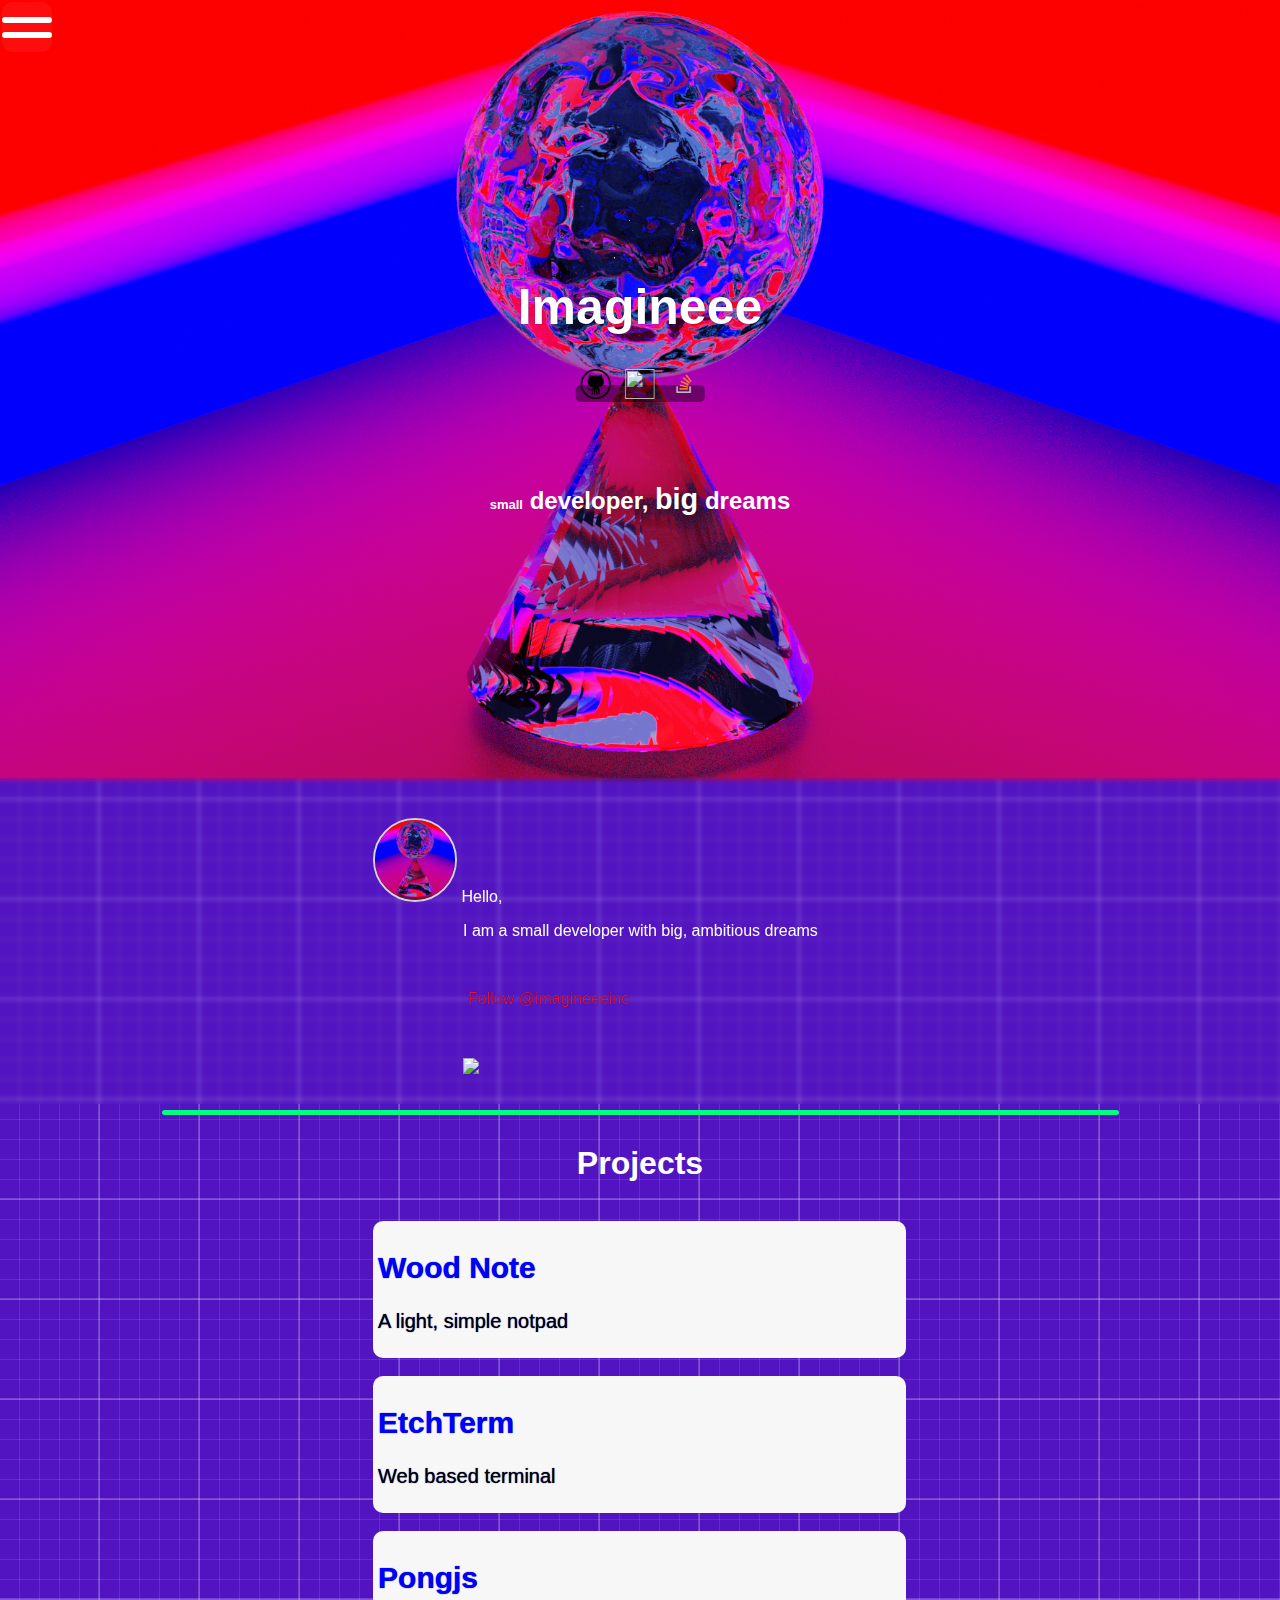
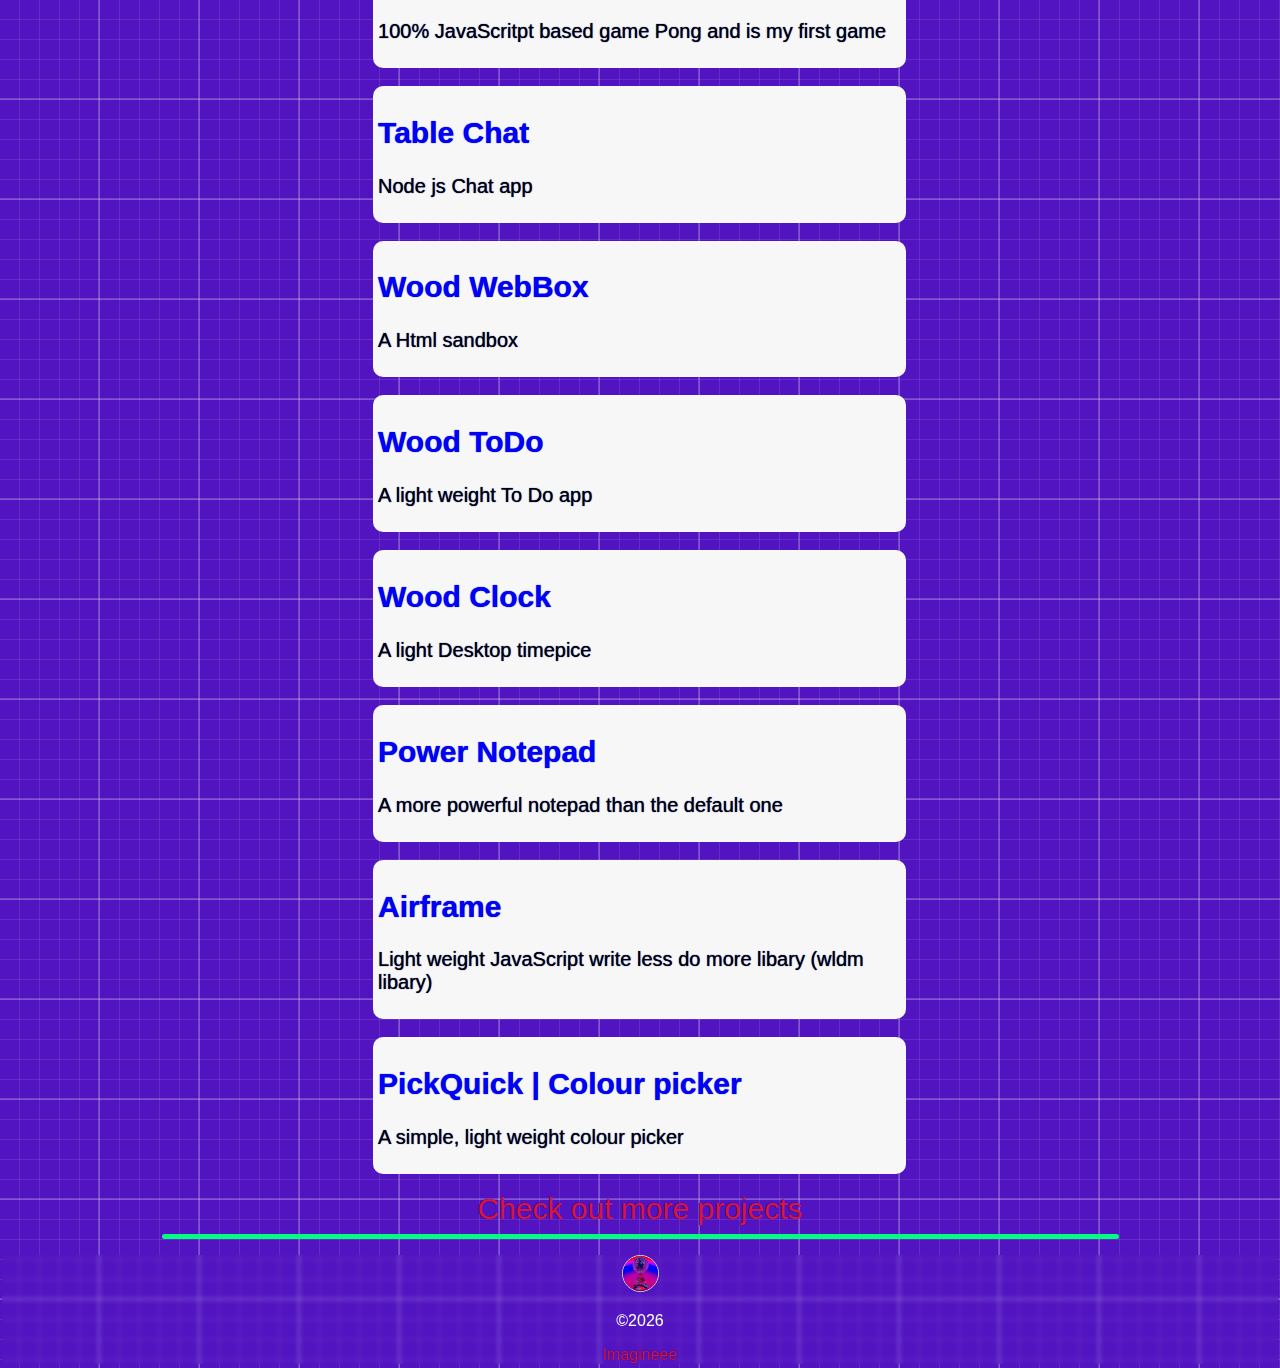
==== index.html @ 93485837 "Update index.html" ====
<!DOCTYPE html>
<html>
    <head>
        <title>Imagineee</title>
        <meta name="google-site-verification" content="h3ZLoW6vlN5KrwPBAD4VCVie2qpcUavFLXJUkRF6V90" />
        <meta name="viewport" content="initial-scale=1, maximum-scale=1, user-scalable=no" />

        <meta name="theme-color" content="#003280"/>
        <link rel="shortcut icon" type="image/png" href="Favicon/favicon-32x32.png"/>
        <!--<link rel="apple-touch-icon" sizes="180x180" href="Favicon/apple-touch-icon.png">-->
        <link rel="icon" type="image/png" sizes="32x32" href="Favicon/favicon-32x32.png">
        <link rel="icon" type="image/png" sizes="16x16" href="Favicon/favicon-16x16.png">

        <link rel="apple-touch-icon" href="Favicon/apple-icon-180.png">

        <meta name="apple-mobile-web-app-capable" content="yes">

        <link rel="apple-touch-startup-image" href="Favicon/apple-splash-2048-2732.jpg" media="(device-width: 1024px) and (device-height: 1366px) and (-webkit-device-pixel-ratio: 2) and (orientation: portrait)">
        <link rel="apple-touch-startup-image" href="Favicon/apple-splash-2732-2048.jpg" media="(device-width: 1024px) and (device-height: 1366px) and (-webkit-device-pixel-ratio: 2) and (orientation: landscape)">
        <link rel="apple-touch-startup-image" href="Favicon/apple-splash-1668-2388.jpg" media="(device-width: 834px) and (device-height: 1194px) and (-webkit-device-pixel-ratio: 2) and (orientation: portrait)">
        <link rel="apple-touch-startup-image" href="Favicon/apple-splash-2388-1668.jpg" media="(device-width: 834px) and (device-height: 1194px) and (-webkit-device-pixel-ratio: 2) and (orientation: landscape)">
        <link rel="apple-touch-startup-image" href="Favicon/apple-splash-1536-2048.jpg" media="(device-width: 768px) and (device-height: 1024px) and (-webkit-device-pixel-ratio: 2) and (orientation: portrait)">
        <link rel="apple-touch-startup-image" href="Favicon/apple-splash-2048-1536.jpg" media="(device-width: 768px) and (device-height: 1024px) and (-webkit-device-pixel-ratio: 2) and (orientation: landscape)">
        <link rel="apple-touch-startup-image" href="Favicon/apple-splash-1668-2224.jpg" media="(device-width: 834px) and (device-height: 1112px) and (-webkit-device-pixel-ratio: 2) and (orientation: portrait)">
        <link rel="apple-touch-startup-image" href="Favicon/apple-splash-2224-1668.jpg" media="(device-width: 834px) and (device-height: 1112px) and (-webkit-device-pixel-ratio: 2) and (orientation: landscape)">
        <link rel="apple-touch-startup-image" href="Favicon/apple-splash-1620-2160.jpg" media="(device-width: 810px) and (device-height: 1080px) and (-webkit-device-pixel-ratio: 2) and (orientation: portrait)">
        <link rel="apple-touch-startup-image" href="Favicon/apple-splash-2160-1620.jpg" media="(device-width: 810px) and (device-height: 1080px) and (-webkit-device-pixel-ratio: 2) and (orientation: landscape)">
        <link rel="apple-touch-startup-image" href="Favicon/apple-splash-1284-2778.jpg" media="(device-width: 428px) and (device-height: 926px) and (-webkit-device-pixel-ratio: 3) and (orientation: portrait)">
        <link rel="apple-touch-startup-image" href="Favicon/apple-splash-2778-1284.jpg" media="(device-width: 428px) and (device-height: 926px) and (-webkit-device-pixel-ratio: 3) and (orientation: landscape)">
        <link rel="apple-touch-startup-image" href="Favicon/apple-splash-1170-2532.jpg" media="(device-width: 390px) and (device-height: 844px) and (-webkit-device-pixel-ratio: 3) and (orientation: portrait)">
        <link rel="apple-touch-startup-image" href="Favicon/apple-splash-2532-1170.jpg" media="(device-width: 390px) and (device-height: 844px) and (-webkit-device-pixel-ratio: 3) and (orientation: landscape)">
        <link rel="apple-touch-startup-image" href="Favicon/apple-splash-1125-2436.jpg" media="(device-width: 375px) and (device-height: 812px) and (-webkit-device-pixel-ratio: 3) and (orientation: portrait)">
        <link rel="apple-touch-startup-image" href="Favicon/apple-splash-2436-1125.jpg" media="(device-width: 375px) and (device-height: 812px) and (-webkit-device-pixel-ratio: 3) and (orientation: landscape)">
        <link rel="apple-touch-startup-image" href="Favicon/apple-splash-1242-2688.jpg" media="(device-width: 414px) and (device-height: 896px) and (-webkit-device-pixel-ratio: 3) and (orientation: portrait)">
        <link rel="apple-touch-startup-image" href="Favicon/apple-splash-2688-1242.jpg" media="(device-width: 414px) and (device-height: 896px) and (-webkit-device-pixel-ratio: 3) and (orientation: landscape)">
        <link rel="apple-touch-startup-image" href="Favicon/apple-splash-828-1792.jpg" media="(device-width: 414px) and (device-height: 896px) and (-webkit-device-pixel-ratio: 2) and (orientation: portrait)">
        <link rel="apple-touch-startup-image" href="Favicon/apple-splash-1792-828.jpg" media="(device-width: 414px) and (device-height: 896px) and (-webkit-device-pixel-ratio: 2) and (orientation: landscape)">
        <link rel="apple-touch-startup-image" href="Favicon/apple-splash-1242-2208.jpg" media="(device-width: 414px) and (device-height: 736px) and (-webkit-device-pixel-ratio: 3) and (orientation: portrait)">
        <link rel="apple-touch-startup-image" href="Favicon/apple-splash-2208-1242.jpg" media="(device-width: 414px) and (device-height: 736px) and (-webkit-device-pixel-ratio: 3) and (orientation: landscape)">
        <link rel="apple-touch-startup-image" href="Favicon/apple-splash-750-1334.jpg" media="(device-width: 375px) and (device-height: 667px) and (-webkit-device-pixel-ratio: 2) and (orientation: portrait)">
        <link rel="apple-touch-startup-image" href="Favicon/apple-splash-1334-750.jpg" media="(device-width: 375px) and (device-height: 667px) and (-webkit-device-pixel-ratio: 2) and (orientation: landscape)">
        <link rel="apple-touch-startup-image" href="Favicon/apple-splash-640-1136.jpg" media="(device-width: 320px) and (device-height: 568px) and (-webkit-device-pixel-ratio: 2) and (orientation: portrait)">
        <link rel="apple-touch-startup-image" href="Favicon/apple-splash-1136-640.jpg" media="(device-width: 320px) and (device-height: 568px) and (-webkit-device-pixel-ratio: 2) and (orientation: landscape)">

        <meta name='description' content='Imagineee official website'>
        <link rel='canonical' href='https://imagineeeinc.github.io/'>
        <meta name='mobile-web-app-capable' content='yes'>
        <meta name='application-name' content='Imagineee'>
        <meta name='apple-mobile-web-app-status-bar-style' content='#003280'>
        <meta name='apple-mobile-web-app-title' content='Imagineee'>
        <meta name='msapplication-TileImage' content='Favicon/favicon.ico'>
        <meta name='msapplication-TileColor' content='#003280'>
        
        <link rel="stylesheet" type="text/css" href="menu.css" >
        <link rel="stylesheet" type="text/css" href="https://imagineeeinc.github.io/api/cdn/font/ibmplex/mono/font.css">
        <link rel="stylesheet" type="text/css" href="style.css" >
        <link rel="stylesheet" type="text/css" href="load.css" >
        <link rel="stylesheet" type="text/css" href="background.css" >
        <link rel="manifest" href="manifest.json">
        <!-- Place this tag in your head or just before your close body tag. -->
        <script async defer src="https://buttons.github.io/buttons.js"></script>
    </head>
    <body>
        <div id="load">
            <div id="loadico"></div></div>
        </div>
        <div id="menu-btn-box">
            <div id="menu-btn-burger" class="menu-btn-burger"><!--<input type="checkbox" class="menu-btn">--></div>
        </div>
        <nav id="menus" class="hmenu">
        </nav>
        <div id="header">
        <div id="headcon">
        <h1 id="head"><a href="https://imagineeeinc.github.io/" style="color: white;">Imagineee</a></h1>
        <span id="links">
            <a href="https://github.com/imagineeeinc" target="_blank"><img src="icon/Github.png" width="30px"></a>
             <a href="https://dev.to/imagineeeinc" target="_blank">
                 <img src="https://d2fltix0v2e0sb.cloudfront.net/dev-badge.svg" height="30" width="30">
             </a>
             <a href="https://stackoverflow.com/users/13628564/imagineeedev" target="_blank"><img src="icon/so.png" width="30px"></a>
        </span>
        <h2 style="margin-top: 80px;">
            <span style="font-size: small;">small</span> developer, <span style="font-size: larger;">big</span> dreams
        </h2>
        </div>
        </div>
        <div id="info" class="back">
            <div id="info-inside">
            <p><img src="icon/user.png" style="width: 80px; border-radius: 75px; border: 2px solid lightgrey;">
                Hello, </p>
            <p style="margin-left: 90px;">
                I am a small developer with big, ambitious dreams
            </p>
            <br>
            <p style="margin-left: 90px;">
                <!-- Place this tag where you want the button to render. -->
                <a class="github-button" href="https://github.com/imagineeeinc" data-color-scheme="no-preference: dark; light: dark; dark: dark;" data-size="large" aria-label="Follow @imagineeeinc on GitHub">Follow @imagineeeinc</a>
            </p>
            <br>
            <p style="margin-left: 90px;">
                <img src="https://github-readme-stats.vercel.app/api/top-langs/?username=imagineeeinc&hide=ruby" id="langs">
            </p>
            </div>
        </div>
        <hr>
        <div id="projects">
            <h1 style="text-align: center;">Projects</h1>
            <a href="https://imagineeeinc.github.io/Wood-Note/">
                <div id="proj">
                    <h2>Wood Note</h2>
                    <p>A light, simple notpad</p>
                </div>
            </a>
            <a href="https://imagineeeinc.github.io/EtchTerm/">
                <div id="proj">
                    <h2>EtchTerm</h2>
                    <p>Web based terminal</p>
                </div>
            </a>
            <a href="https://imagineeeinc.github.io/pongjs/">
                <div id="proj">
                    <h2>Pongjs</h2>
                    <p>100% JavaScritpt based game Pong and is my first game</p>
                </div>
            </a>
            <a href="https://imagineeeinc.github.io/Table-Chat/">
                <div id="proj">
                    <h2>Table Chat</h2>
                    <p>Node js Chat app</p>
                </div>
            </a>
            <a href="https://imagineeeinc.github.io/Wood-WebBox/">
                <div id="proj">
                    <h2>Wood WebBox</h2>
                    <p>A Html sandbox</p>
                </div>
            </a>
            <a href="https://imagineeeinc.github.io/Wood-ToDo/">
                <div id="proj">
                    <h2>Wood ToDo</h2>
                    <p>A light weight To Do app</p>
                </div>
            </a>
            <a href="https://imagineeeinc.github.io/Wood-Clock/">
                <div id="proj">
                    <h2>Wood Clock</h2>
                    <p>A light Desktop timepice</p>
                </div>
            </a>
            <a href="https://imagineeeinc.github.io/power-notepad/">
                <div id="proj">
                    <h2>Power Notepad</h2>
                    <p>A more powerful notepad than the default one</p>
                </div>
            </a>
            <a href="https://imagineeeinc.github.io/Airframe/">
                <div id="proj">
                    <h2>Airframe</h2>
                    <p>Light weight JavaScript write less do more libary (wldm libary)</p>
                </div>
            </a>
            <a href="https://imagineeeinc.github.io/PickQuick/picker/index.html">
                <div id="proj">
                    <h2>PickQuick | Colour picker</h2>
                    <p>A simple, light weight colour picker</p>
                </div>
            </a>
            <div style="text-align: center; font-size: 30px; ">
                <a href="https://github.com/imagineeeinc?tab=repositories">Check out more projects</a>
            </div>
        </div>
        <hr>
        <footer class="back">
            <p><img src="icon/user.png" style="width: 35px; border-radius: 75px; border: 1px solid lightgrey;"></p>
            <p>©<script>document.write(new Date().getFullYear())</script></p>
            <a href="https://github.com/imagineeeinc">Imagineee</a>
        </footer>        
        <script>
            if('serviceWorker' in navigator) {
              navigator.serviceWorker
                       .register('sw.js')
                       .then(function() { console.log("Service Worker Registered"); });
            }
        </script>
        <script src="app.js"></script>
    </body>
</html>
---- menu.css ----
#menu-btn-box {
    text-align: center;
    position: sticky;
    top: 0;
    z-index: 3;
    float: left;
    cursor: zoom-in;
    color: black;
    background-color: rgb(248, 247, 255, 0.05);
    border-radius: 10px;
    justify-content: center;
    align-items: center;
    width: 50px;
    height: 50px;
}
#menu:hover {
    background-color: rgb(248, 247, 255, 1.0);
}
#menu:active {
    background-color: rgb(248, 247, 255, 0.5);
}
.menu-btn {
    display: flex;
    justify-content: center;
    align-items: center;
    width: 0px;
    height: 40px;
    transition: all 0.5s;
    opacity: 0;
    z-index: 4;
    cursor: zoom-in;
}
.menu-btn-burger {
    z-index: 5;
}
.menu-btn-burger::before,
.menu-btn-burger::after {
    content: "";
    position: absolute;
    left: 0;
    z-index: 5;
    width: 50px;
    height: 6px;
    background: white;
    border-radius: 5px;
    transition: all 0.2s ease-in-out;
}
/* Bottom Bar */
.menu-btn-burger::before {
    transform: translateY(15px);
}
/* Top Bar */
.menu-btn-burger::after {
    transform: translateY(30px);
}
.menu-btn-burger {
    z-index: 5;
}
.close::before,
.close::after {
    content: "";
    position: absolute;
    left: 0;
    z-index: 5;
    width: 50px;
    height: 6px;
    background: white;
    border-radius: 5px;
    transition: all 0.2s ease-in-out;
}
/* Bottom Bar */
.close::before {
    transform: rotate(45deg) translate(15px, 15px);
}
/* Top Bar */
.close::after {
    transform: rotate(-45deg) translate(-15px, 15px);
}
#menus {
    position: fixed;
    top: 0;
    z-index: 2;
    float: left;
    background-color: #1a1f26;
    height: 100%;
    width: 50%;
    color: white;
    border-radius: 5px;
    margin: -5px;
    padding: 20px;
    cursor: grab;
    font-size: 25px;
    min-width: 300px;
}
.hmenu {
    display: none;
}
@media only screen and (max-width: 413px) {
    #menus {
        width: 50%;
    }
    #menu-btn-box {
        float: left;
    }
}
@media only screen and (max-width: 412px) {
    #menus {
        width: 100%;
        text-align: center;
    }
    #menu-btn-box {
        float: right;
    }
}
---- style.css ----
body {
    margin: 0px;
    font-family: plex-mono,-apple-system, BlinkMacSystemFont, "Segoe UI", Roboto, Helvetica, Arial, sans-serif, "Apple Color Emoji", "Segoe UI Emoji", "Segoe UI Symbol";
    font: monospace;
    color: white;
    padding: 2px;
    overflow-x: hidden;
}
/*#2f2768*/
#head {
    font-size: 50px;
}
#header {
    background-image: url(img/logo/banner.png);
    background-color: crimson;
    height: 760px;
    background-position: center;
    background-repeat: no-repeat;
    background-size: cover;
    position: relative;
    background-color: #ffa069;

    margin: -2px;
    padding: 10px;
    z-index: 1;
}
#links {
    border-radius: 5px;
    background-color: rgb(0,0,0);
    background-color: rgba(0,0,0, 0.4);
    overflow: auto;
}
#headcon {
    text-align: center;
    position: absolute;
    top: 50%;
    left: 50%;
    transform: translate(-50%, -50%);
    color: white;
}
#projects {
    margin: 4px auto;
    padding: 0 1px;
    max-width: 60ch;
    margin-top: 30px;
}
#proj {
    text-align: center;
    width: 98%;
    background-color: #f7f7f7;
    color: black;
    border-radius: 10px;
    padding: 5px;
    text-align: left;
    font-size: 20px;
    transition-duration: .2s;
}
#proj>h2 {
    color: blue;
}
#proj:hover {
    margin: 20px 0px 10px 0px;
    padding: 10px 5px 10px 5px;
    transform: translatey(-10px);
    box-shadow: 0px 8px 9px lightblue;
}
img {
    transition-duration: .2s;
}
img:not(#load > div > img):hover {
    margin: 10px 0px 10px 0px;
}
#repos {
    text-align: center;
    z-index: 1;
}
#open {
    margin: 5px;
    width: 1.5%;
}
#info {
    margin: -2px;
    position: relative;
    padding: 10px;
    z-index: 1;
}
#info-inside {
    margin: 4px auto;
    padding: 0 1px;
    max-width: 60ch;
    margin-top: 30px;
}
footer {
    text-align: center;
    z-index: 1;
}
@media only screen and (max-width: 412px) {
    #projs > a > img {
        width: 98%;
    }
    #langs {
        width: 100%;
    }
}
---- load.css ----
body {
    overflow-y: scroll;
    animation-name: move;
    animation-duration: 3s;
}
#load {
    position: fixed;
    top: 0;
    z-index: 2;
    float: left;
    background-color: rgba(0, 0, 128, 0.8);
    height: 100%;
    width: 100vw;
    color: white;
    border-radius: 5px;
    margin: -5px;
    padding-top: 20px;
    cursor: none;
    font-size: 25px;
    text-align: center;
    animation-name: transperent;
    animation-duration: 1.5s;
    opacity: 0.0;
    visibility: hidden;
    backdrop-filter: blur(5px);
}
#loadico {
    margin: 4px auto;
    padding: 0 1px;
    max-width: 60ch;
    margin-top: 30px;
    border: 5px solid transparent;
    border-top: 16px double #dc143cff;
    border-radius: 50%;
    width: 120px;
    height: 120px;
    animation: spin 0.5s linear infinite;
    margin-top: 20vh;
}
@keyframes spin {
    0% { transform: rotate(0deg); }
    100% { transform: rotate(360deg); }
}
@keyframes transperent {
    0% {opacity: 1; visibility: visible;}
    89% {opacity: 1;}
    90% {opacity: 0.5;}
    99% {opacity: 0.0;}
    100% {visibility: hidden;}
}
@keyframes move {
    0% {overflow-y: scroll;}
    99% {overflow-y: hidden;}
    100% {overflow-y: scroll;}
}
---- background.css ----
body {
background-color: #5214c0;
background-image: linear-gradient(rgba(255,255,255,0.2) 2px, transparent 2px),
linear-gradient(90deg, rgba(255,255,255,0.2) 2px, transparent 1px),
linear-gradient(rgba(255,255,255,0.1) 1px, transparent 1px),
linear-gradient(90deg, rgba(255,255,255,.1) 1px, transparent 1px);
background-size:100px 100px, 100px 100px, 20px 20px, 20px 20px;
background-position:-2px -2px, -2px -2px, -1px -1px, -1px -1px;
}
.back {
    backdrop-filter: blur(2px);
}
::-webkit-scrollbar {
    width: 6px;
}
::-webkit-scrollbar-track {
    background-color: #000080ff; 
}
::-webkit-scrollbar-thumb {
    background: white; 
    border-radius: 3px;
}
::-webkit-scrollbar-thumb:hover {
    background: #ccd6d9;
}
hr {
    height: 5px;
    background-color: #00ff80ff;
    border-radius: 5px;
    border: none;
    width: 75%;
}
a:not(#proj) {
    text-decoration: none;
    color: crimson;
    border-radius: 5px;
    padding: 5px;
    transition-duration: .2s;
    text-shadow: 0 0 1px #000080ff;
}
a:hover {
    text-decoration: underline;
    transform: translatey(-10px);
}
a > img {
    text-decoration: none;
}
#install-box {
    background-color: #37414f;
    border-radius: 5px;
    padding: 20px;
    text-align: center;
}
#install-btn {
    font-size: medium;
    padding: 20px 10px 20px 10px;
    outline: none;
    border: none;
    border-radius: 5px;
    width: 100%;
    background-color: springgreen;
}
@media all and (display-mode: standalone) {
    #install-box {
        display: none;
    }
  }
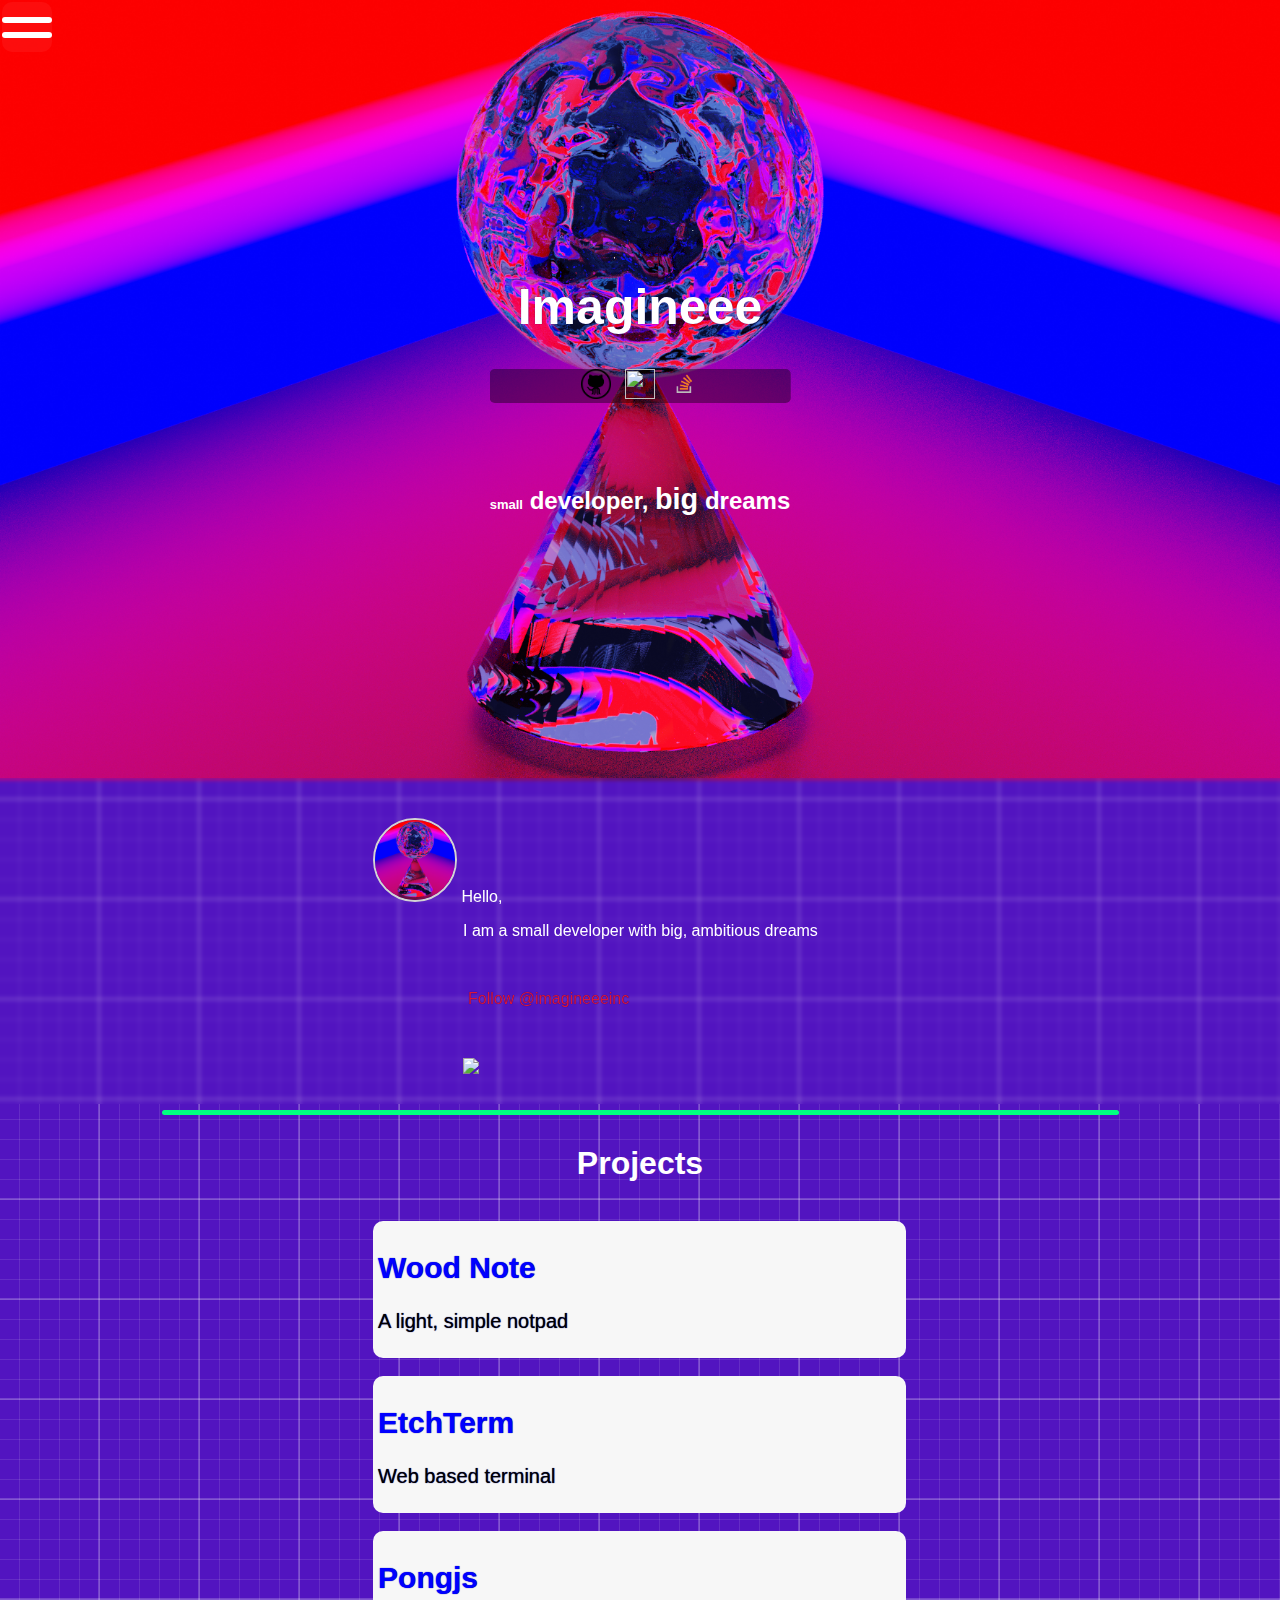
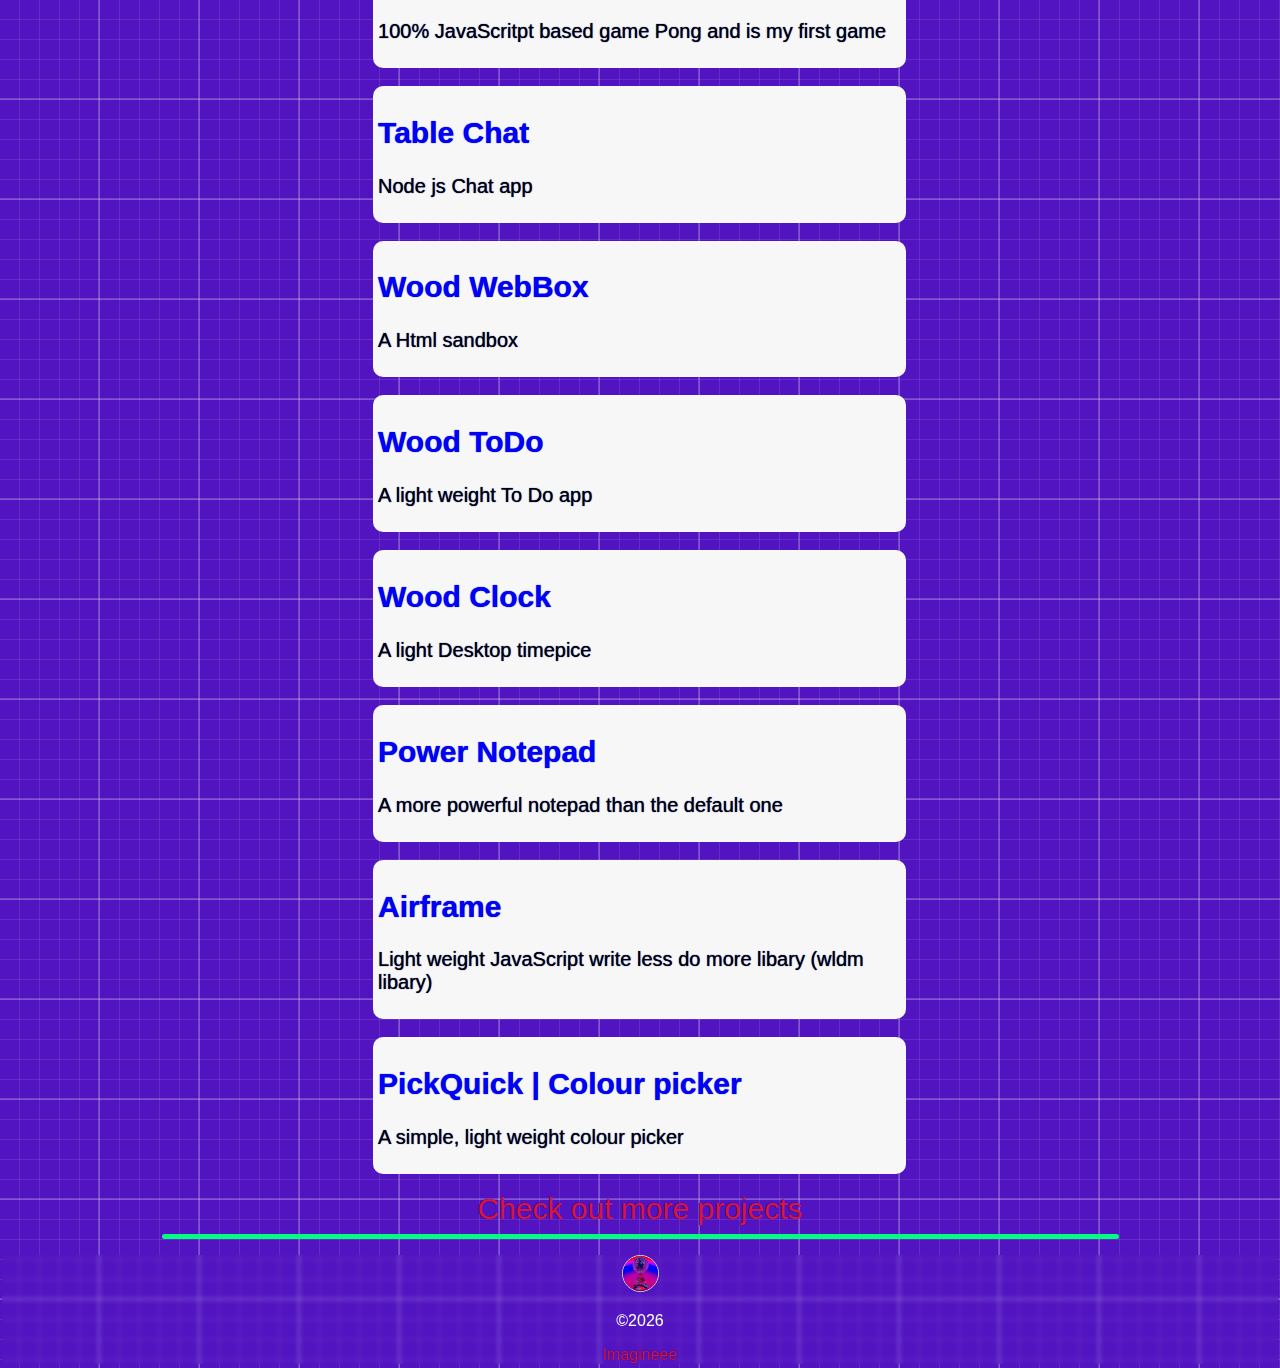
==== commit 08671446: "Update index.html" ====
--- a/index.html
+++ b/index.html
@@ -72,13 +72,13 @@
         <div id="header">
         <div id="headcon">
         <h1 id="head"><a href="https://imagineeeinc.github.io/" style="color: white;">Imagineee</a></h1>
-        <span id="links">
+        <div id="links">
             <a href="https://github.com/imagineeeinc" target="_blank"><img src="icon/Github.png" width="30px"></a>
              <a href="https://dev.to/imagineeeinc" target="_blank">
                  <img src="https://d2fltix0v2e0sb.cloudfront.net/dev-badge.svg" height="30" width="30">
              </a>
              <a href="https://stackoverflow.com/users/13628564/imagineeedev" target="_blank"><img src="icon/so.png" width="30px"></a>
-        </span>
+        </div>
         <h2 style="margin-top: 80px;">
             <span style="font-size: small;">small</span> developer, <span style="font-size: larger;">big</span> dreams
         </h2>
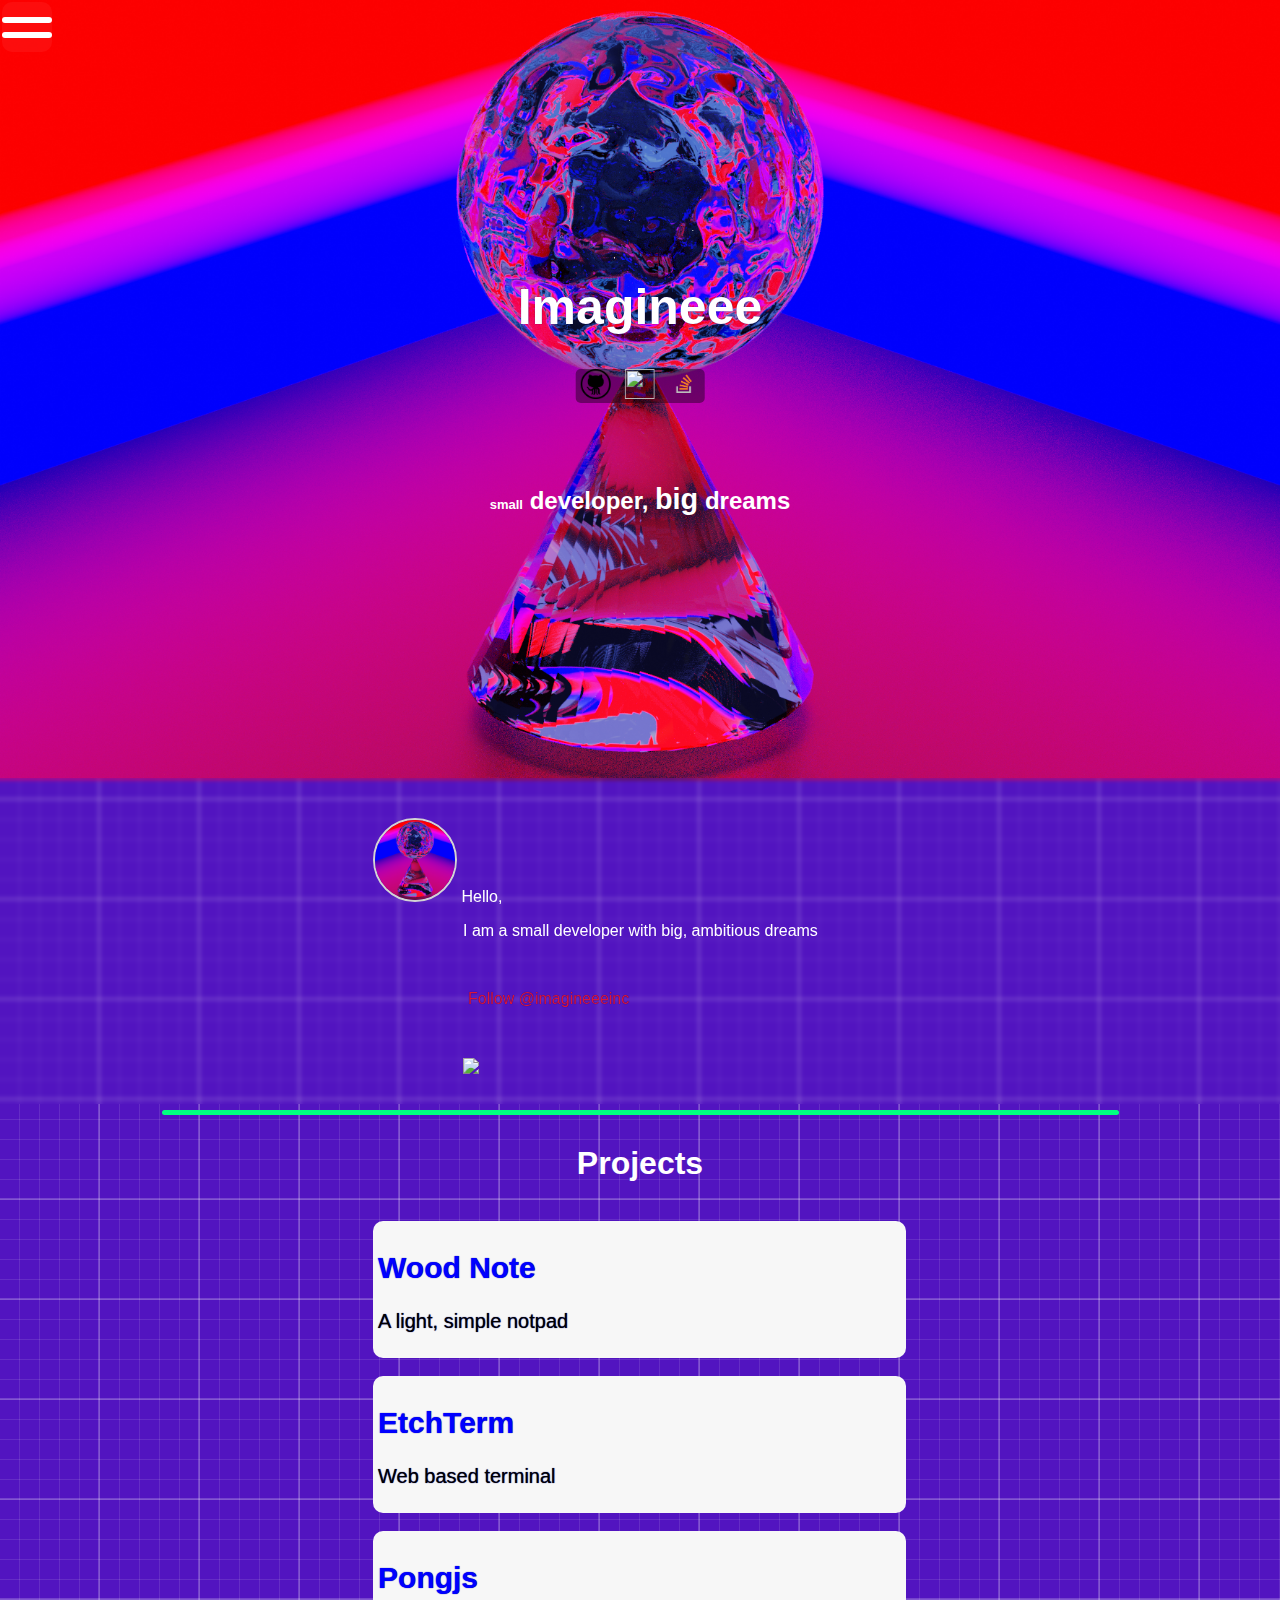
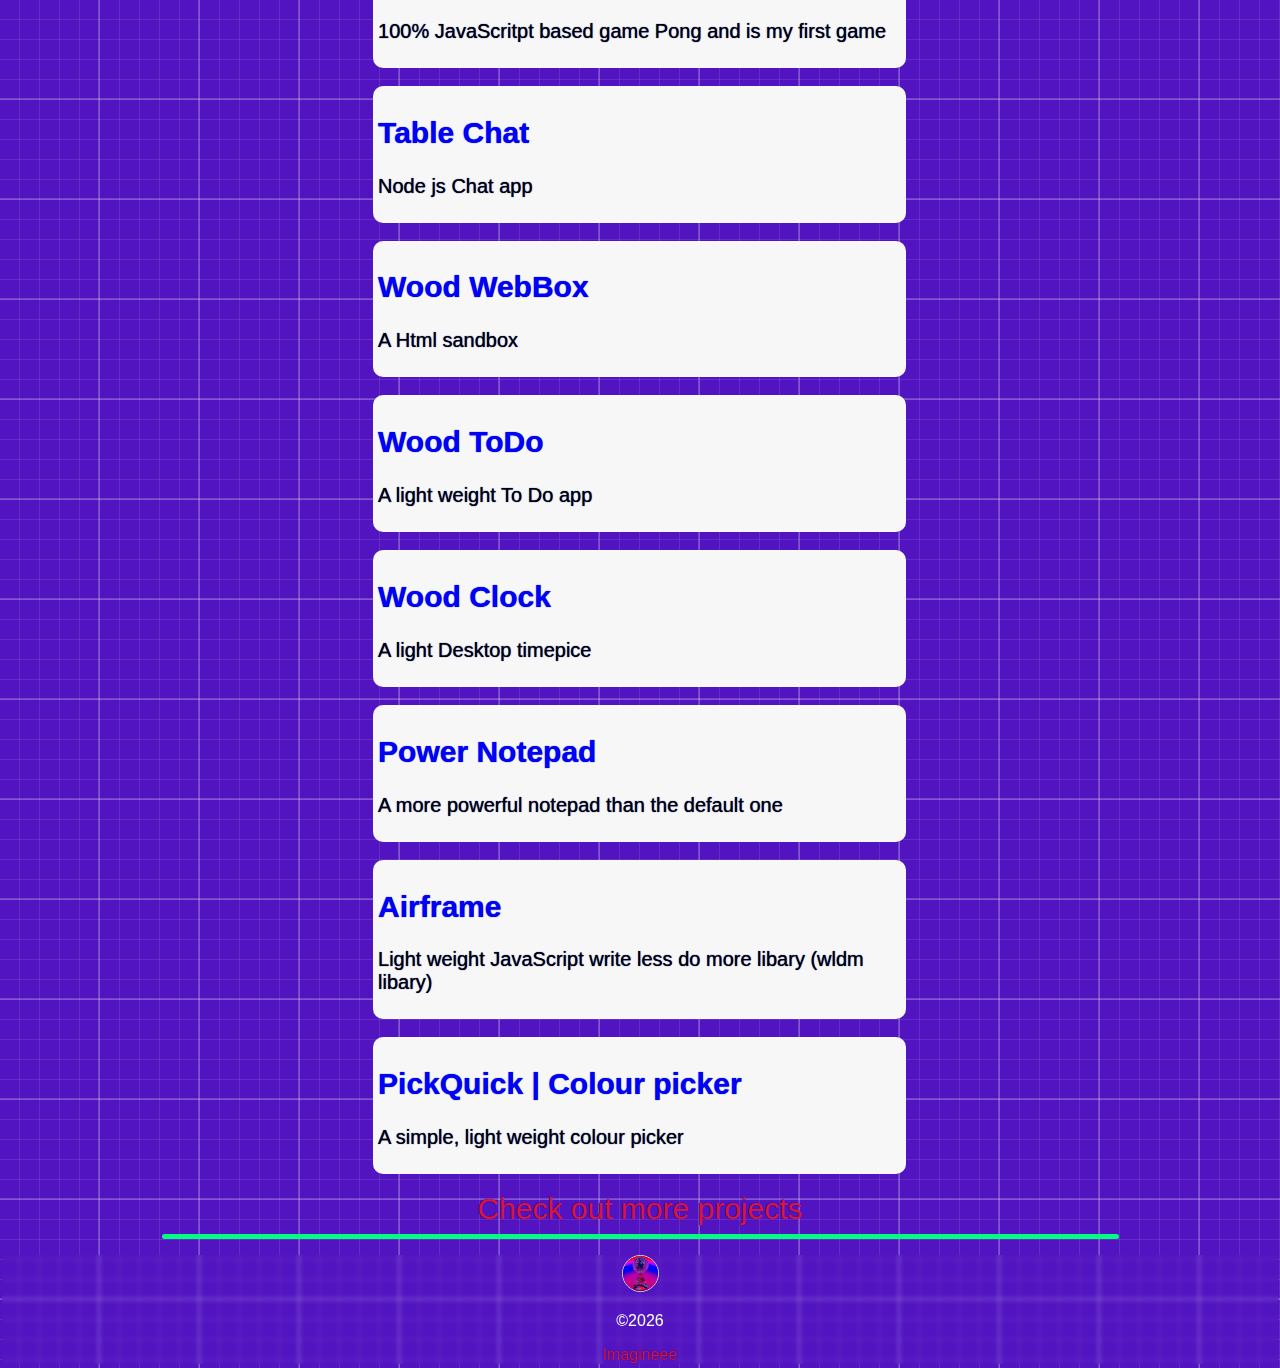
==== commit 4d49f49a: "Update index.html" ====
--- a/index.html
+++ b/index.html
@@ -72,13 +72,13 @@
         <div id="header">
         <div id="headcon">
         <h1 id="head"><a href="https://imagineeeinc.github.io/" style="color: white;">Imagineee</a></h1>
-        <div id="links">
+        <section id="links">
             <a href="https://github.com/imagineeeinc" target="_blank"><img src="icon/Github.png" width="30px"></a>
              <a href="https://dev.to/imagineeeinc" target="_blank">
                  <img src="https://d2fltix0v2e0sb.cloudfront.net/dev-badge.svg" height="30" width="30">
              </a>
              <a href="https://stackoverflow.com/users/13628564/imagineeedev" target="_blank"><img src="icon/so.png" width="30px"></a>
-        </div>
+        </section>
         <h2 style="margin-top: 80px;">
             <span style="font-size: small;">small</span> developer, <span style="font-size: larger;">big</span> dreams
         </h2>
--- a/style.css
+++ b/style.css
@@ -28,7 +28,7 @@
     border-radius: 5px;
     background-color: rgb(0,0,0);
     background-color: rgba(0,0,0, 0.4);
-    overflow: auto;
+    display: inline-block;
 }
 #headcon {
     text-align: center;
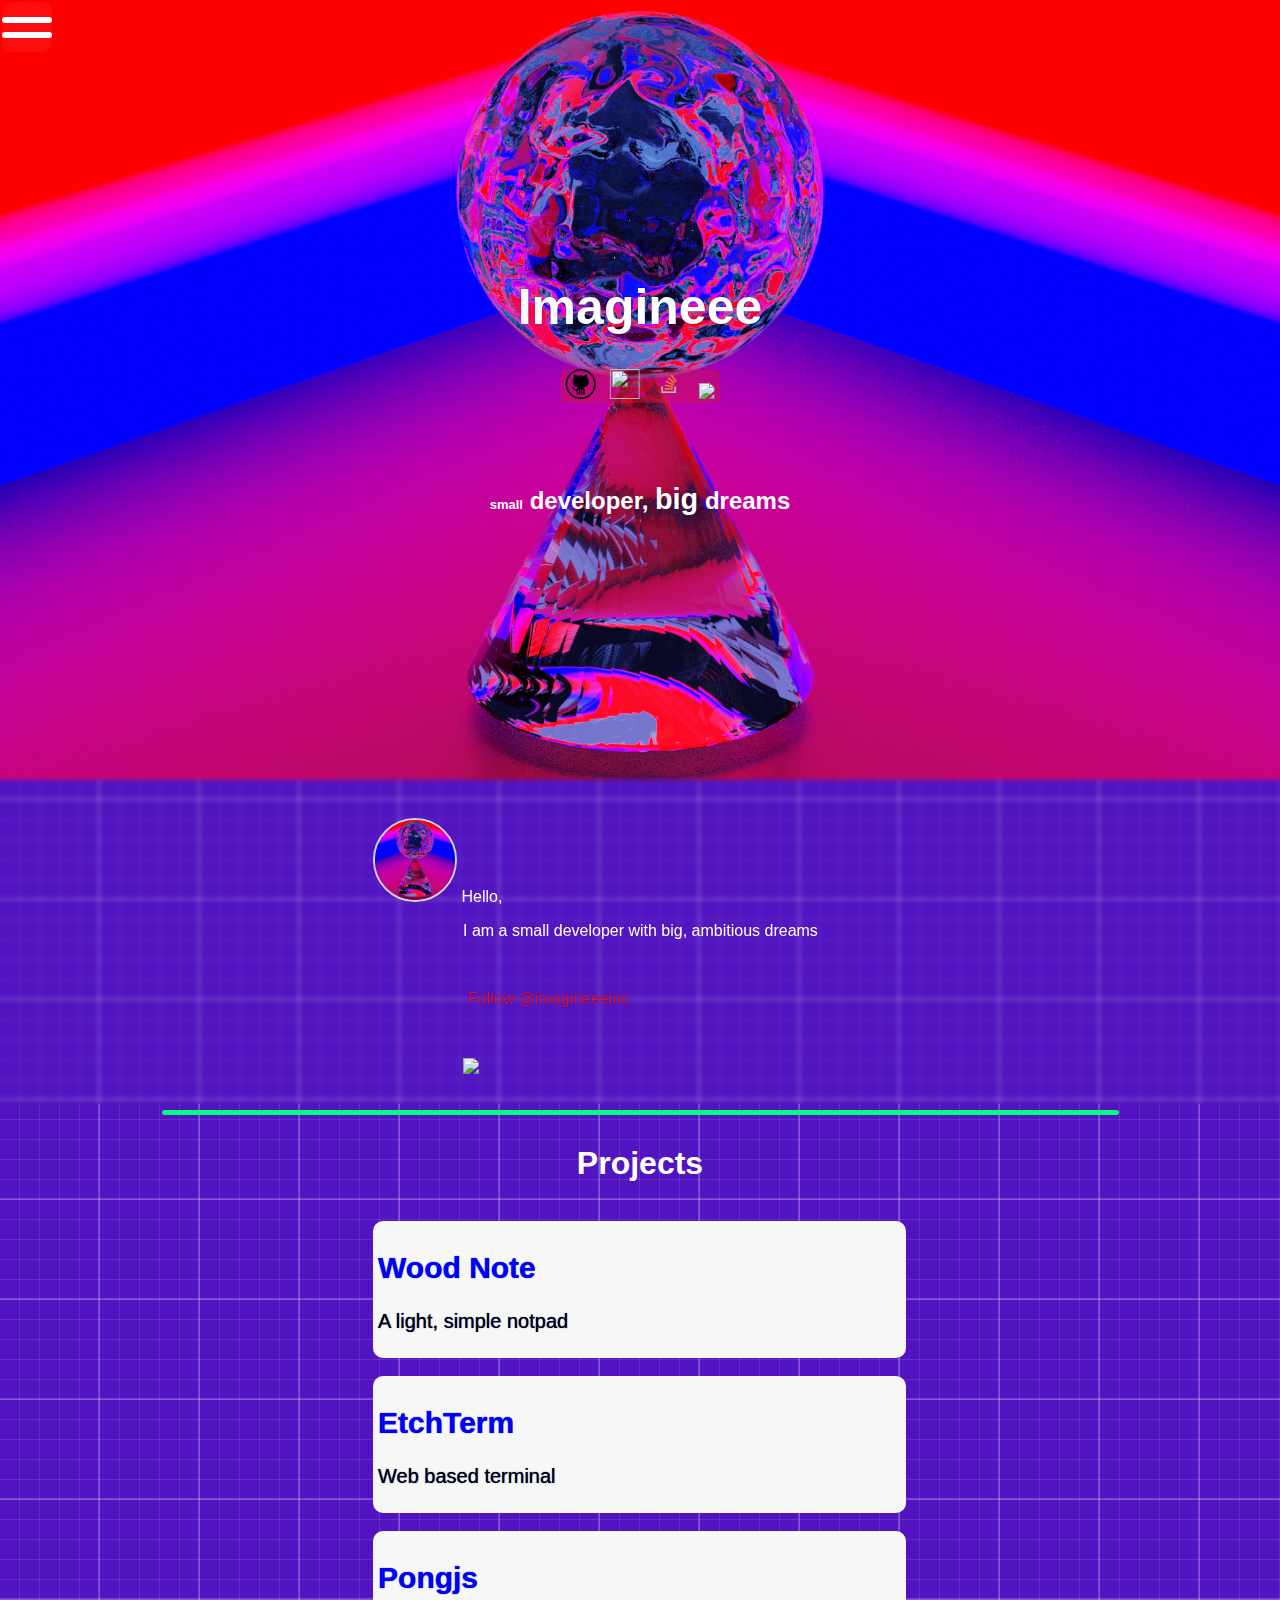
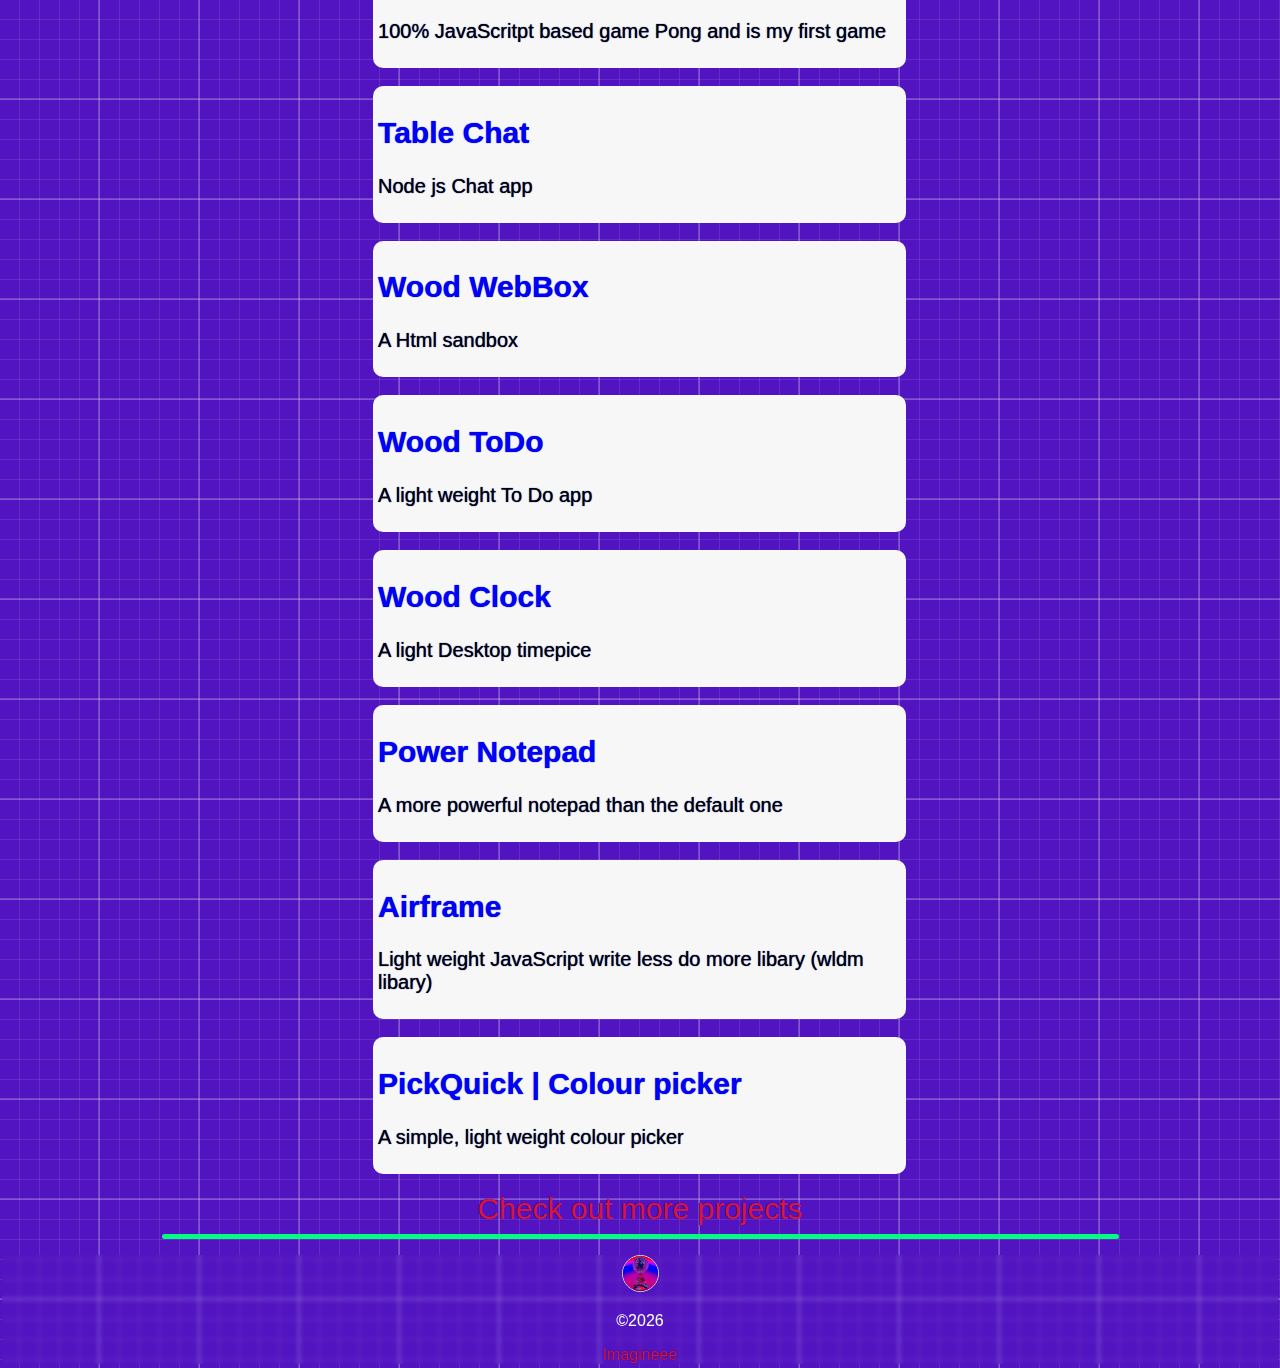
==== commit 81b890e5: "Add files via upload" ====
--- a/index.html
+++ b/index.html
@@ -78,6 +78,8 @@
                  <img src="https://d2fltix0v2e0sb.cloudfront.net/dev-badge.svg" height="30" width="30">
              </a>
              <a href="https://stackoverflow.com/users/13628564/imagineeedev" target="_blank"><img src="icon/so.png" width="30px"></a>
+             </a>
+             <a href="https://imagineee.medium.com/" target="_blank"><img src="icon/medium.webp" width="30px"></a>
         </section>
         <h2 style="margin-top: 80px;">
             <span style="font-size: small;">small</span> developer, <span style="font-size: larger;">big</span> dreams
--- a/style.css
+++ b/style.css
@@ -27,7 +27,7 @@
 #links {
     border-radius: 5px;
     background-color: rgb(0,0,0);
-    background-color: rgba(0,0,0, 0.4);
+    background-color: rgba(220, 20, 60, 0.4);
     display: inline-block;
 }
 #headcon {
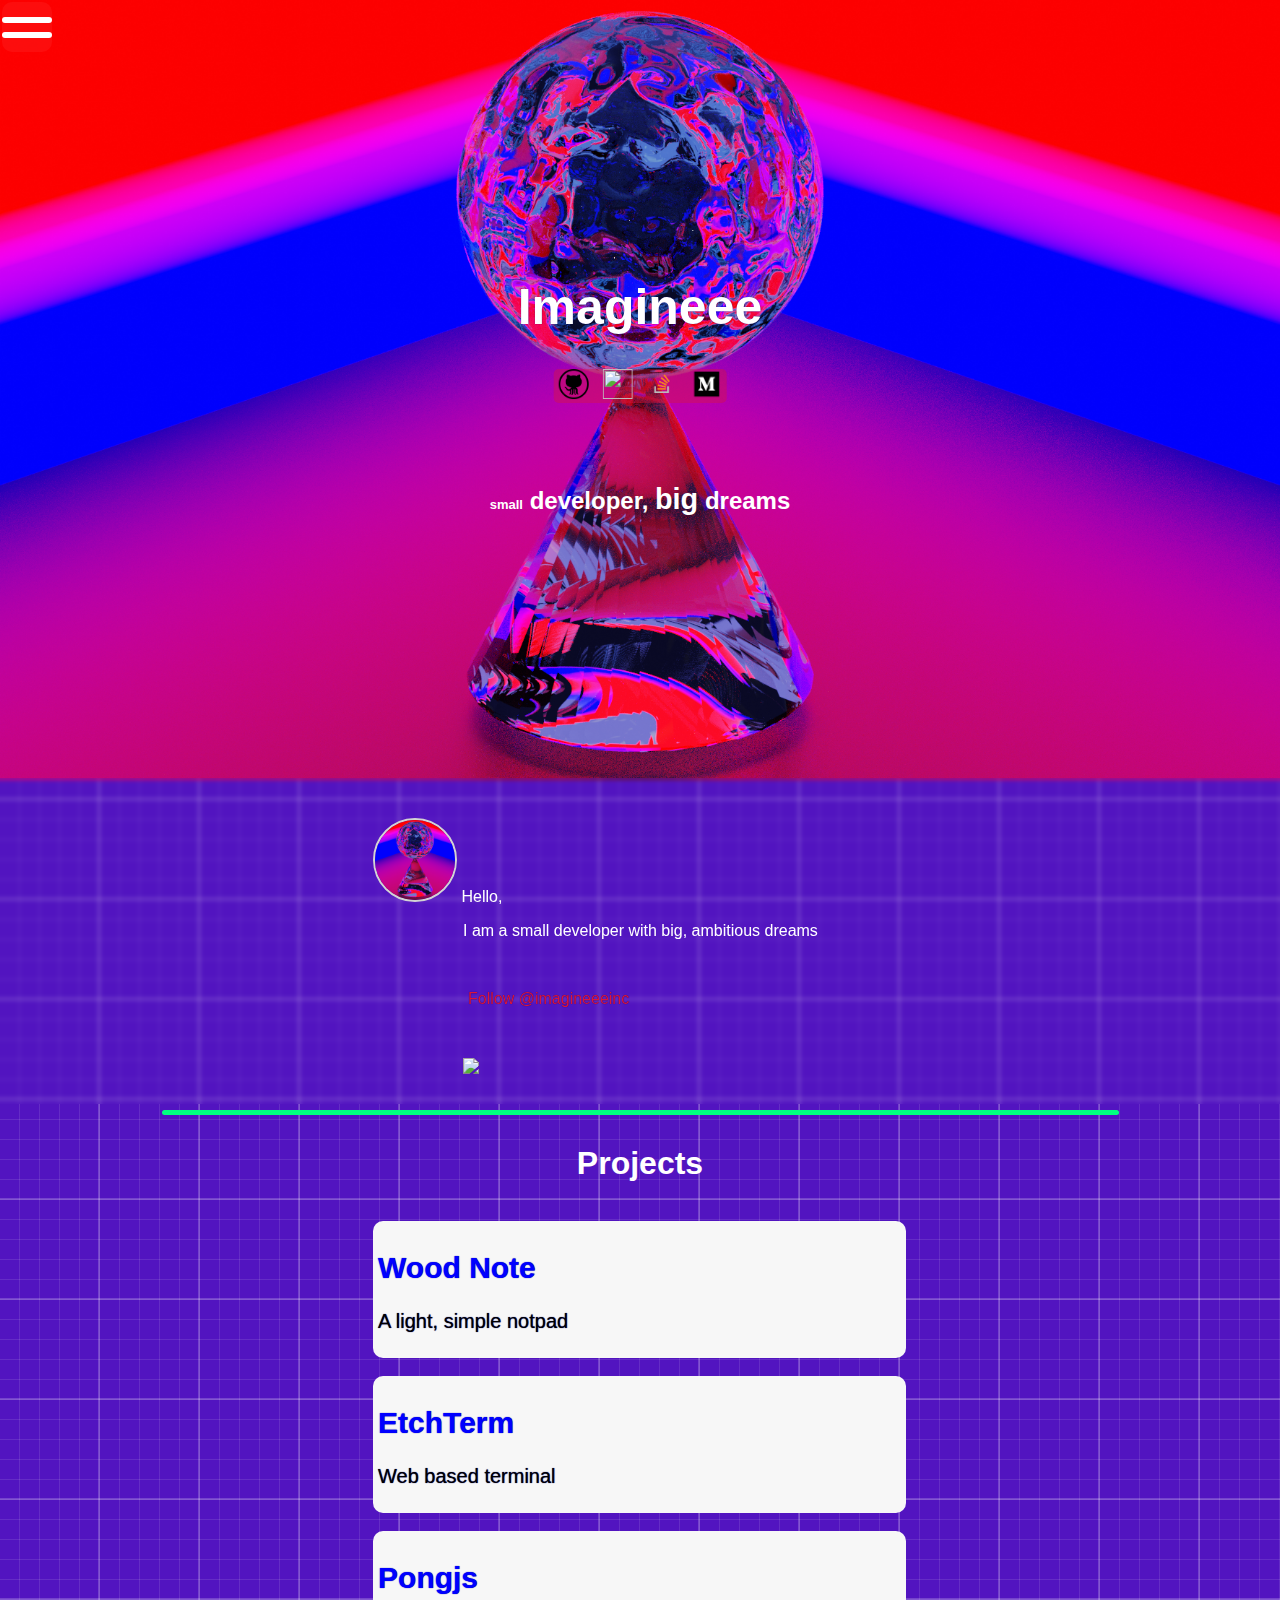
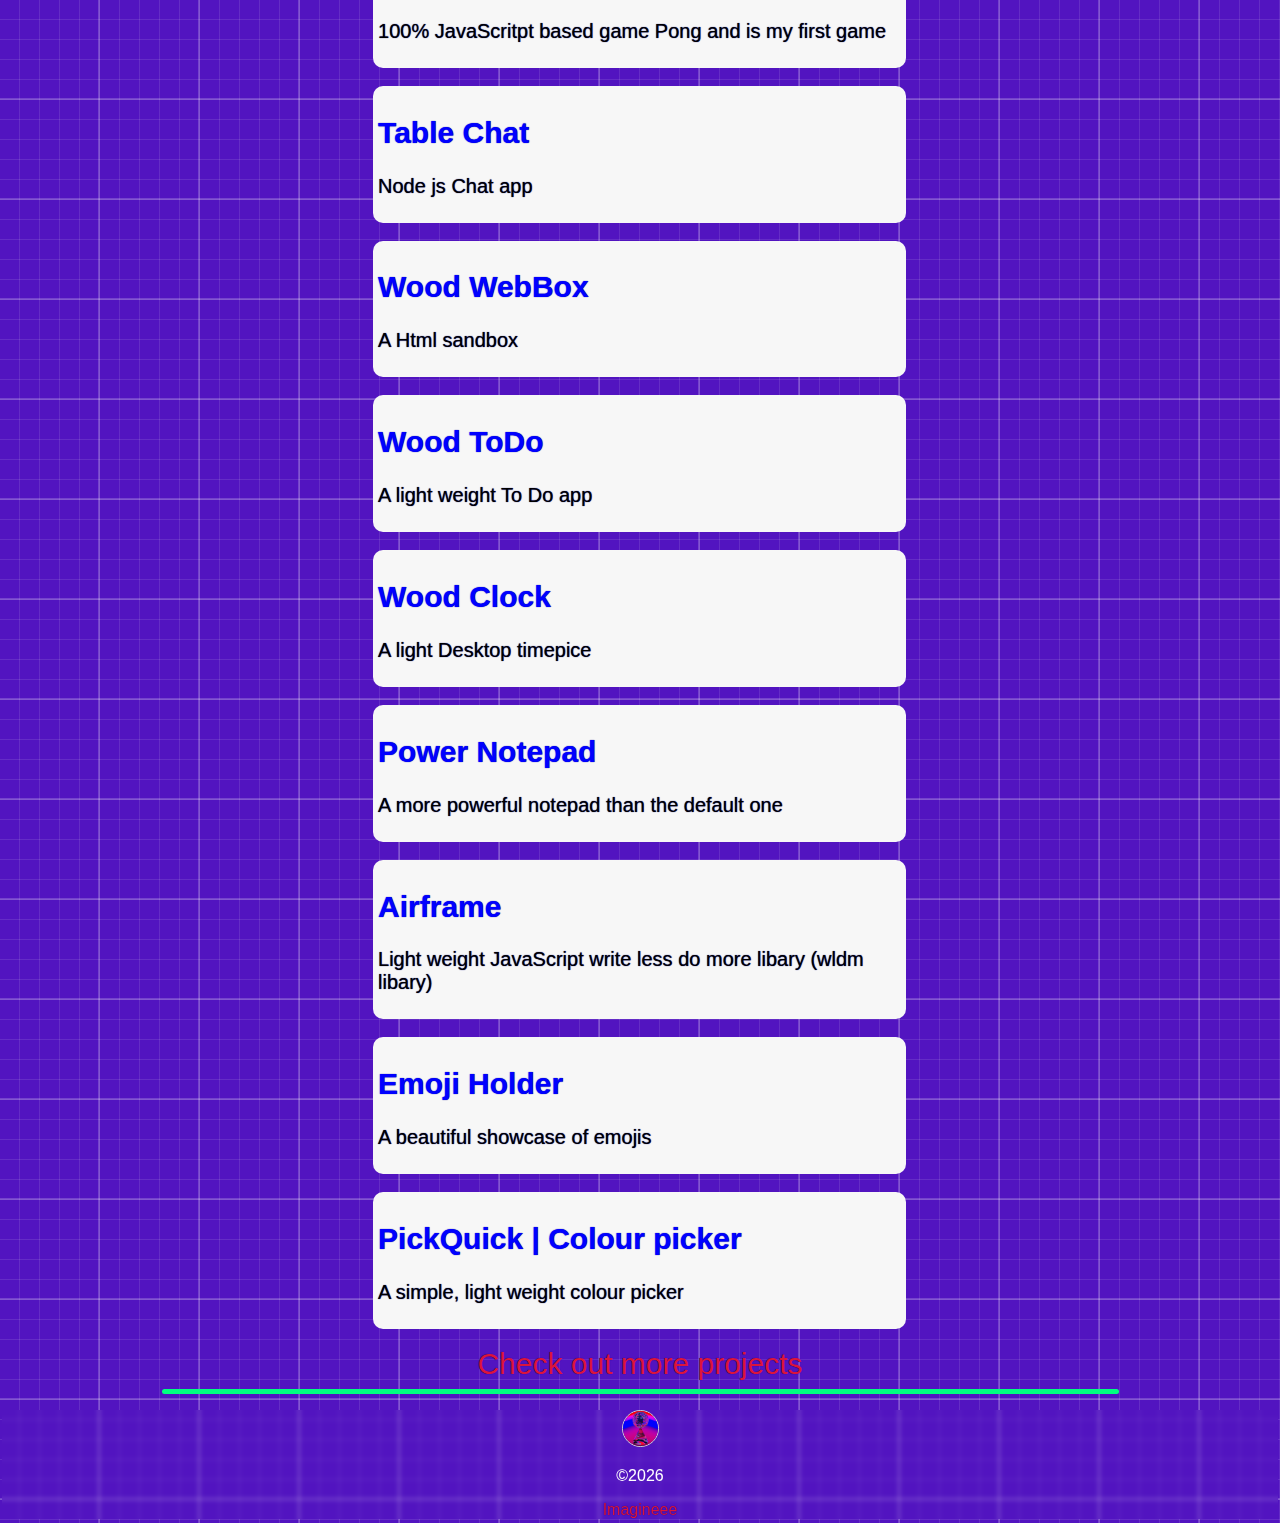
==== commit 5be41415: "Update index.html" ====
--- a/index.html
+++ b/index.html
@@ -161,6 +161,12 @@
                     <p>Light weight JavaScript write less do more libary (wldm libary)</p>
                 </div>
             </a>
+            <a href="https://cdpn.io/imagineeeinc/debug/abmKNwN/dXAqBaOYVzLk">
+                <div id="proj">
+                    <h2>Emoji Holder</h2>
+                    <p>A beautiful showcase of emojis</p>
+                </div>
+            </a>
             <a href="https://imagineeeinc.github.io/PickQuick/picker/index.html">
                 <div id="proj">
                     <h2>PickQuick | Colour picker</h2>
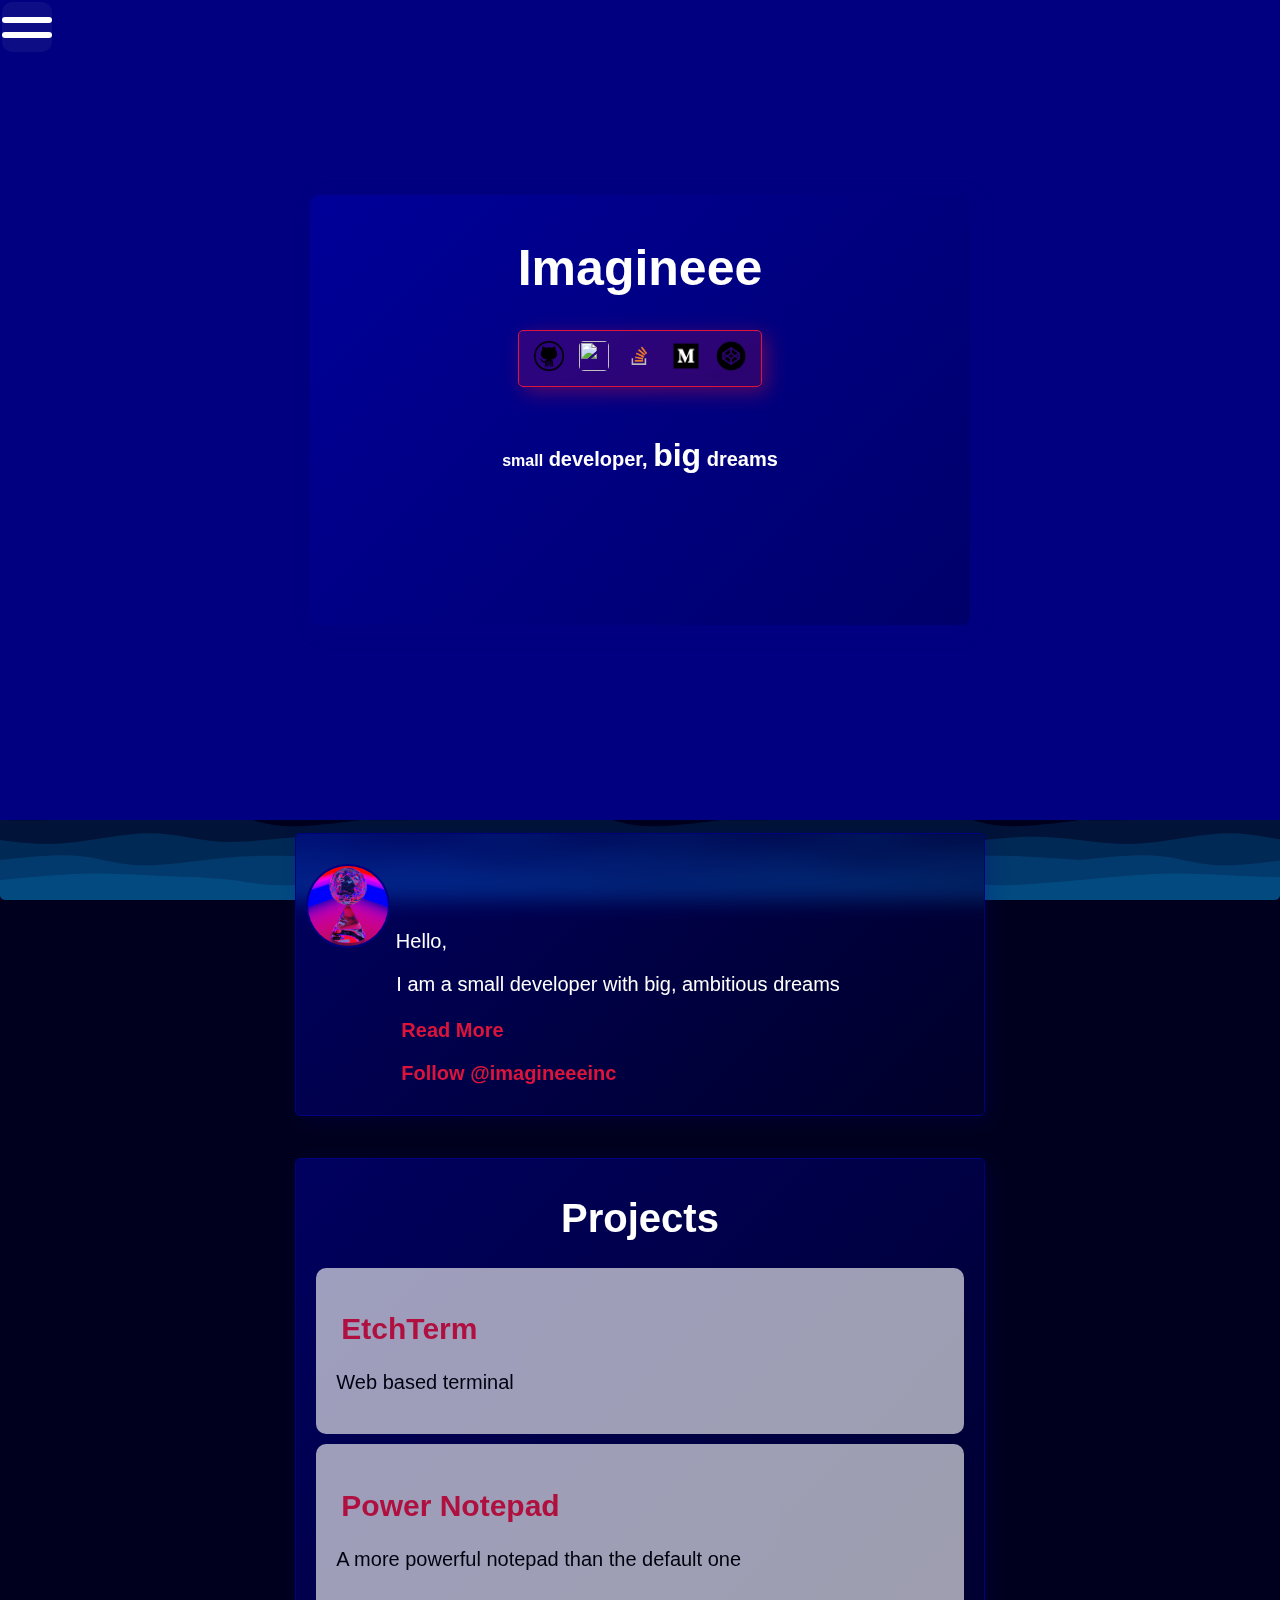
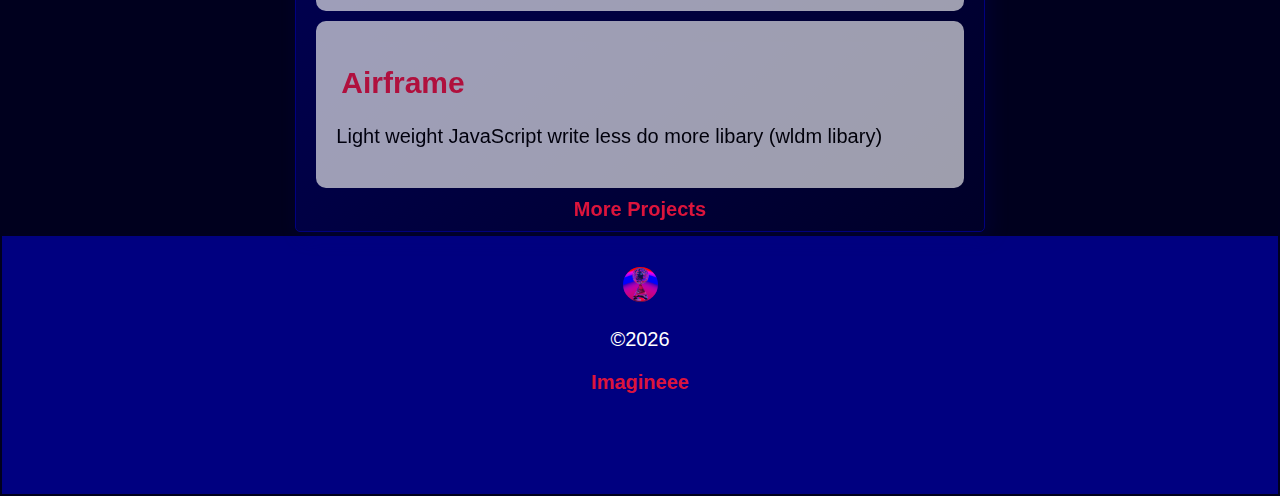
==== commit 285b7cbc: "refurbished the whole site" ====
--- a/index.html
+++ b/index.html
@@ -50,10 +50,10 @@
         <meta name='apple-mobile-web-app-title' content='Imagineee'>
         <meta name='msapplication-TileImage' content='Favicon/favicon.ico'>
         <meta name='msapplication-TileColor' content='#003280'>
-        
-        <link rel="stylesheet" type="text/css" href="menu.css" >
+
+        <link rel="stylesheet" type="text/css" href="css/global.css" >
         <link rel="stylesheet" type="text/css" href="https://imagineeeinc.github.io/api/cdn/font/ibmplex/mono/font.css">
-        <link rel="stylesheet" type="text/css" href="style.css" >
+        <link rel="stylesheet" type="text/css" href="css/home.css" >
         <link rel="stylesheet" type="text/css" href="load.css" >
         <link rel="stylesheet" type="text/css" href="background.css" >
         <link rel="manifest" href="manifest.json">
@@ -64,7 +64,7 @@
         <div id="load">
             <div id="loadico"></div></div>
         </div>
-        <div id="menu-btn-box">
+        <div id="menu-btn-box" class="tilt">
             <div id="menu-btn-burger" class="menu-btn-burger"><!--<input type="checkbox" class="menu-btn">--></div>
         </div>
         <nav id="menus" class="hmenu">
@@ -74,112 +74,53 @@
         <h1 id="head"><a href="https://imagineeeinc.github.io/" style="color: white;">Imagineee</a></h1>
         <section id="links">
             <a href="https://github.com/imagineeeinc" target="_blank"><img src="icon/Github.png" width="30px"></a>
-             <a href="https://dev.to/imagineeeinc" target="_blank">
-                 <img src="https://d2fltix0v2e0sb.cloudfront.net/dev-badge.svg" height="30" width="30">
-             </a>
-             <a href="https://stackoverflow.com/users/13628564/imagineeedev" target="_blank"><img src="icon/so.png" width="30px"></a>
-             </a>
-             <a href="https://imagineee.medium.com/" target="_blank"><img src="icon/medium.webp" width="30px"></a>
+            <a href="https://dev.to/imagineeeinc" target="_blank"><img src="https://d2fltix0v2e0sb.cloudfront.net/dev-badge.svg" height="30" width="30"></a>
+            <a href="https://stackoverflow.com/users/13628564/imagineeedev" target="_blank"><img src="icon/so.png" width="30px"></a>
+            <a href="https://imagineee.medium.com/" target="_blank"><img src="icon/medium.webp" width="30px"></a>
+            <a href="https://codepen.io/imagineeeinc" target="_blank"><img src="icon/codepen.png" width="30px"></a>
         </section>
-        <h2 style="margin-top: 80px;">
-            <span style="font-size: small;">small</span> developer, <span style="font-size: larger;">big</span> dreams
-        </h2>
+        <br><br>
+        <h4>
+            <span style="font-size: medium;">small</span> developer, <span style="font-size: xx-large;">big</span> dreams
+        </h4>
         </div>
         </div>
-        <div id="info" class="back">
-            <div id="info-inside">
-            <p><img src="icon/user.png" style="width: 80px; border-radius: 75px; border: 2px solid lightgrey;">
+        <div id="info">
+            <div id="info-inside" class="small-tilt">
+            <p><img src="icon/user.png" style="width: 80px; border-radius: 75px; border: 2px solid #000080;">
                 Hello, </p>
             <p style="margin-left: 90px;">
                 I am a small developer with big, ambitious dreams
+                <br><br>
+                <a href="about.html">Read More</a>
             </p>
-            <br>
             <p style="margin-left: 90px;">
                 <!-- Place this tag where you want the button to render. -->
                 <a class="github-button" href="https://github.com/imagineeeinc" data-color-scheme="no-preference: dark; light: dark; dark: dark;" data-size="large" aria-label="Follow @imagineeeinc on GitHub">Follow @imagineeeinc</a>
             </p>
-            <br>
-            <p style="margin-left: 90px;">
-                <img src="https://github-readme-stats.vercel.app/api/top-langs/?username=imagineeeinc&hide=ruby" id="langs">
-            </p>
             </div>
         </div>
-        <hr>
-        <div id="projects">
+        <div id="projects" class="small-tilt">
             <h1 style="text-align: center;">Projects</h1>
-            <a href="https://imagineeeinc.github.io/Wood-Note/">
-                <div id="proj">
-                    <h2>Wood Note</h2>
-                    <p>A light, simple notpad</p>
-                </div>
-            </a>
-            <a href="https://imagineeeinc.github.io/EtchTerm/">
-                <div id="proj">
-                    <h2>EtchTerm</h2>
+                <div id="proj" class="tilt">
+                    <h2><a href="https://imagineeeinc.github.io/EtchTerm/">EtchTerm</a></h2>
                     <p>Web based terminal</p>
                 </div>
-            </a>
-            <a href="https://imagineeeinc.github.io/pongjs/">
-                <div id="proj">
-                    <h2>Pongjs</h2>
-                    <p>100% JavaScritpt based game Pong and is my first game</p>
-                </div>
-            </a>
-            <a href="https://imagineeeinc.github.io/Table-Chat/">
-                <div id="proj">
-                    <h2>Table Chat</h2>
-                    <p>Node js Chat app</p>
-                </div>
-            </a>
-            <a href="https://imagineeeinc.github.io/Wood-WebBox/">
-                <div id="proj">
-                    <h2>Wood WebBox</h2>
-                    <p>A Html sandbox</p>
-                </div>
-            </a>
-            <a href="https://imagineeeinc.github.io/Wood-ToDo/">
-                <div id="proj">
-                    <h2>Wood ToDo</h2>
-                    <p>A light weight To Do app</p>
-                </div>
-            </a>
-            <a href="https://imagineeeinc.github.io/Wood-Clock/">
-                <div id="proj">
-                    <h2>Wood Clock</h2>
-                    <p>A light Desktop timepice</p>
-                </div>
-            </a>
-            <a href="https://imagineeeinc.github.io/power-notepad/">
-                <div id="proj">
-                    <h2>Power Notepad</h2>
+                <div id="proj" class="tilt">
+                    <h2><a href="https://imagineeeinc.github.io/power-notepad/">Power Notepad</a></h2>
                     <p>A more powerful notepad than the default one</p>
                 </div>
-            </a>
-            <a href="https://imagineeeinc.github.io/Airframe/">
-                <div id="proj">
-                    <h2>Airframe</h2>
+                <div id="proj" class="tilt">
+                    <h2><a href="https://imagineeeinc.github.io/Airframe/">Airframe</a></h2>
                     <p>Light weight JavaScript write less do more libary (wldm libary)</p>
                 </div>
-            </a>
-            <a href="https://cdpn.io/imagineeeinc/debug/abmKNwN/dXAqBaOYVzLk">
-                <div id="proj">
-                    <h2>Emoji Holder</h2>
-                    <p>A beautiful showcase of emojis</p>
-                </div>
-            </a>
-            <a href="https://imagineeeinc.github.io/PickQuick/picker/index.html">
-                <div id="proj">
-                    <h2>PickQuick | Colour picker</h2>
-                    <p>A simple, light weight colour picker</p>
-                </div>
-            </a>
-            <div style="text-align: center; font-size: 30px; ">
-                <a href="https://github.com/imagineeeinc?tab=repositories">Check out more projects</a>
+            <div style="text-align: center;">
+                <a href="projects.html">More Projects</a>
             </div>
         </div>
-        <hr>
-        <footer class="back">
-            <p><img src="icon/user.png" style="width: 35px; border-radius: 75px; border: 1px solid lightgrey;"></p>
+        <footer>
+            <div class='wave'></div>
+            <p><img src="icon/user.png" style="width: 35px; border-radius: 75px; border: 1px solid#000080;"></p>
             <p>©<script>document.write(new Date().getFullYear())</script></p>
             <a href="https://github.com/imagineeeinc">Imagineee</a>
         </footer>        
@@ -190,6 +131,8 @@
                        .then(function() { console.log("Service Worker Registered"); });
             }
         </script>
-        <script src="app.js"></script>
+        <script src="js/vanilla-tilt.min.js"></script>
+        <script src="js/global.js"></script>
+        <script src="js/home.js"></script>
     </body>
-</html>
+</html>--- a/css/global.css
+++ b/css/global.css
@@ -0,0 +1,304 @@
+body {
+    background-color: #00001e;
+    font-family: plex-mono-light,-apple-system, BlinkMacSystemFont, "Segoe UI", Roboto, Helvetica, Arial, sans-serif, "Apple Color Emoji", "Segoe UI Emoji", "Segoe UI Symbol";
+    font-size: 15pt;
+    font-weight: 400;
+    margin: 0px;
+    color: white;
+    padding: 2px;
+    overflow-x: hidden;
+}
+* {
+    outline: none;
+    border-radius: 5px;
+    transition-duration: .2s;
+}
+/*waves*/
+.wave {
+    background: url('../img/wave.svg');
+    height: 100px;
+    width: 100%;
+    background-size: contain;
+    animation: wave 4s linear infinite, water 16s linear infinite;
+    position: fixed;
+    bottom: 0;
+    left: 0;
+    opacity: 0.5;
+}
+@keyframes wave {
+    0% {
+      transform: translateY(20px);
+    }
+    25% {
+        transform: translateY(40px);
+    }
+    50% {
+      transform: translateY(20px);
+    }
+    75% {
+        transform: translateY(0);
+    }
+    100% {
+        transform: translateY(20px);
+    }
+}
+@keyframes water {
+    0% {
+      background-position: 0px 0px;
+    }
+    25% {
+        background-position: -50px 0px;
+    }
+    50% {
+        background-position: 100px 0px;
+    }
+    75% {
+        background-position: -50px 0px;
+    }
+    100% {
+        background-position: 0px 0px;
+    }
+}
+/*scroolbar*/
+::-webkit-scrollbar {
+    width: 10px;
+    height: 10px;
+}
+::-webkit-scrollbar-track {
+    background-color: rgba(0,0,0,0); 
+}
+::-webkit-scrollbar-thumb {
+    background: white; 
+    border-radius: 10px;
+}
+::-webkit-scrollbar-thumb:hover {
+    background: #ccd6d9;
+}
+/*other elements*/
+hr {
+    height: 5px;
+    background-color: rgba(220, 20, 60, 0.4);
+    backdrop-filter: blur(5px);
+    border-radius: 5px;
+    border: 1px solid #dc143c;
+    box-shadow: 5px 5px 8px rgba(220, 20, 60, 0.2);
+    width: 50%;
+}
+a {
+    text-decoration: none;
+    color: crimson;
+    border-radius: 5px;
+    padding: 5px;
+    transition-duration: .2s;
+    border-radius: 0;
+    font-weight: bolder;
+}
+a:hover {
+    text-decoration: underline;
+    transform: translatey(-10px);
+}
+a > img {
+    text-decoration: none;
+}
+footer {
+    text-align: center;
+    z-index: 1;
+    background: url('../img/stars.jpg');
+    background-position: 0 0;
+    background-size: cover;
+    background-color: #000080;
+    padding-bottom: 100px;
+    border-radius: 0;
+    margin: 0;
+    font-weight: 500;
+    padding-top: 10px;
+    -webkit-user-select: none;
+}
+#install-box {
+    background-color: rgba(55, 65, 79, 0.5);
+    backdrop-filter: blur(5px);
+    border-radius: 5px;
+    padding: 20px;
+    text-align: center;
+    border: 1px solid #37414f;
+}
+#install-btn {
+    font-size: medium;
+    padding: 20px 10px 20px 10px;
+    outline: none;
+    border: none;
+    border-radius: 5px;
+    width: 100%;
+    background-color: rgb(0, 255, 127, 0.4);
+    border: 1px solid springgreen;
+    backdrop-filter: blur(5px);
+    box-shadow: 5px 5px 8px rgb(0, 255, 127, 0.2);
+    opacity: 0.7;
+}
+#install-btn:hover {
+    opacity: 1;
+}
+@media all and (display-mode: standalone) {
+    #install-box {
+        display: none;
+    }
+}
+/*menu*/
+#menu-btn-box {
+    text-align: center;
+    position: sticky;
+    top: 0;
+    z-index: 3;
+    float: left;
+    cursor: zoom-in;
+    color: black;
+    background-color: rgb(248, 247, 255, 0.05);
+    border-radius: 10px;
+    justify-content: center;
+    align-items: center;
+    width: 50px;
+    height: 50px;
+    backdrop-filter: blur(10px);
+}
+#menu:hover {
+    background-color: rgb(248, 247, 255, 1.0);
+}
+#menu:active {
+    background-color: rgb(248, 247, 255, 0.5);
+}
+.menu-btn {
+    display: flex;
+    justify-content: center;
+    align-items: center;
+    width: 0px;
+    height: 40px;
+    transition: all 0.5s;
+    opacity: 0;
+    z-index: 4;
+    cursor: zoom-in;
+}
+.menu-btn-burger {
+    z-index: 5;
+}
+.menu-btn-burger::before,
+.menu-btn-burger::after {
+    content: "";
+    position: absolute;
+    left: 0;
+    z-index: 5;
+    width: 50px;
+    height: 6px;
+    background: white;
+    border-radius: 5px;
+    transition: all 0.2s ease-in-out;
+}
+/* Bottom Bar */
+.menu-btn-burger::before {
+    transform: translateY(15px);
+}
+/* Top Bar */
+.menu-btn-burger::after {
+    transform: translateY(30px);
+}
+.menu-btn-burger {
+    z-index: 5;
+}
+.close::before,
+.close::after {
+    content: "";
+    position: absolute;
+    left: 0;
+    z-index: 5;
+    width: 50px;
+    height: 6px;
+    background: white;
+    border-radius: 5px;
+    transition: all 0.2s ease-in-out;
+}
+/* Bottom Bar */
+.close::before {
+    transform: rotate(45deg) translate(15px, 15px);
+}
+/* Top Bar */
+.close::after {
+    transform: rotate(-45deg) translate(-15px, 15px);
+}
+#menus {
+    position: fixed;
+    top: 0;
+    z-index: 2;
+    float: left;
+    background: rgba(0, 0, 128, 0.3);
+    backdrop-filter: blur(20px);
+    height: 100%;
+    color: white;
+    border-radius: 5px;
+    margin: -5px;
+    padding: 20px;
+    cursor: grab;
+    min-width: 25%;
+    font-size: 25px;
+    border: 1px solid #000080;
+    overflow-y: auto;
+}
+#menus::-webkit-scrollbar {
+    width: 6px;
+}
+.hmenu {
+    display: none;
+}
+@media only screen and (max-width: 413px) {
+    #menus {
+        width: 100%;
+    }
+    #menu-btn-box {
+        float: left;
+    }
+}
+@media only screen and (max-width: 412px) {
+    #menus {
+        width: 90%;
+        text-align: center;
+    }
+    #menu-btn-box {
+        float: right;
+    }
+}
+/*load*/
+body {
+    overflow-y: scroll;
+}
+#load {
+    position: fixed;
+    top: 0;
+    z-index: 2;
+    float: left;
+    background-color: linear-gradient(135deg,  rgba(0, 0, 160, 0.5), rgba(0, 0, 50, 0.5));/*rgba(0, 0, 128, 0.5)*/
+    height: 100%;
+    width: 100vw;
+    color: white;
+    border-radius: 5px;
+    margin: -5px;
+    padding-top: 20px;
+    cursor: none;
+    font-size: 25px;
+    text-align: center;
+    backdrop-filter: blur(20px);
+}
+#loadico {
+    margin: 4px auto;
+    padding: 0 1px;
+    max-width: 60ch;
+    margin-top: 30px;
+    border: 5px solid transparent;
+    border-top: 16px double rgba(220, 20, 60, 0.4);
+    border-radius: 50%;
+    width: 120px;
+    height: 120px;
+    animation: spin 0.5s ease-in-out infinite;
+    margin-top: 20vh;
+}
+@keyframes spin {
+    0% { transform: rotate(0deg); }
+    100% { transform: rotate(360deg); }
+}--- a/css/home.css
+++ b/css/home.css
@@ -0,0 +1,93 @@
+/*#2f2768*/
+#head {
+    font-size: 50px;
+}
+#header {
+    background-image: url('../img/head_wall.png');
+    background-color:  #000080;
+    height: 800px;
+    background-position: center;
+    background-repeat: no-repeat;
+    background-size: cover;
+    position: relative;
+
+    margin: -2px;
+    padding: 10px;
+    z-index: 1;
+    border-radius: 0;
+}
+#headcon {
+    text-align: center;
+    position: absolute;
+    top: 50%;
+    left: 50%;
+    transform: translate(-50%, -50%);
+    color: white;
+    background: linear-gradient(135deg,  rgba(0, 0, 255, 0.2), rgba(0, 0, 20, 0.2));/*rgba(0, 0, 128, 0.05)*/
+    backdrop-filter: blur(10px);
+    border-radius: 10px;
+    padding: 10px;
+    border: 1px solid #000080;
+    box-shadow: 5px 5px 20px  rgba(0, 0, 128, 0.2);
+    min-width: 50%;
+    min-height: 50%;
+    -webkit-user-select: none;
+}
+#links {
+    background: rgba(219, 20, 60, 0.2);
+    backdrop-filter: blur(10px);
+    border: 1px solid #dc143c;
+    box-shadow: 5px 5px 20px  rgba(219, 20, 60, 0.4);
+    display: inline-block;
+    padding: 10px;
+}
+#projects {
+    margin: 4px auto;
+    padding: 10px;
+    max-width: 60ch;
+    margin-top: 30px;
+    background: linear-gradient(135deg,  rgba(0, 0, 160, 0.5), rgba(0, 0, 50, 0.5));
+    backdrop-filter: blur(10px);
+    border: 1px solid #000080;
+    box-shadow: 5px 5px 20px  rgba(0, 0, 128, 0.2);
+}
+#proj {
+    background-color: rgba(247, 247, 247, 0.8);
+    color: black;
+    border-radius: 10px;
+    padding: 20px;
+    font-size: 20px;
+    transition-duration: .2s;
+    margin: 10px;
+    opacity: 0.8;
+}
+#proj:hover {
+    box-shadow: 5px 5px 8px rgba(0, 0, 128, 0.3);
+    opacity: 1;
+}
+#info {
+    margin: -2px;
+    position: relative;
+    padding: 10px;
+    z-index: 1;
+}
+#info-inside {
+    margin: 4px auto;
+    padding: 0 1px;
+    max-width: 60ch;
+    margin-top: 5px;
+    padding: 10px;
+    /*background: rgba(0, 0, 128, 0.05);*/
+    background: linear-gradient(135deg,  rgba(0, 0, 160, 0.5), rgba(0, 0, 50, 0.5));
+    backdrop-filter: blur(10px);
+    border: 1px solid #000080;
+    box-shadow: 5px 5px 20px  rgba(0, 0, 128, 0.2);
+}
+@media only screen and (max-width: 412px) {
+    #projs > a > img {
+        width: 98%;
+    }
+    #langs {
+        width: 100%;
+    }
+}
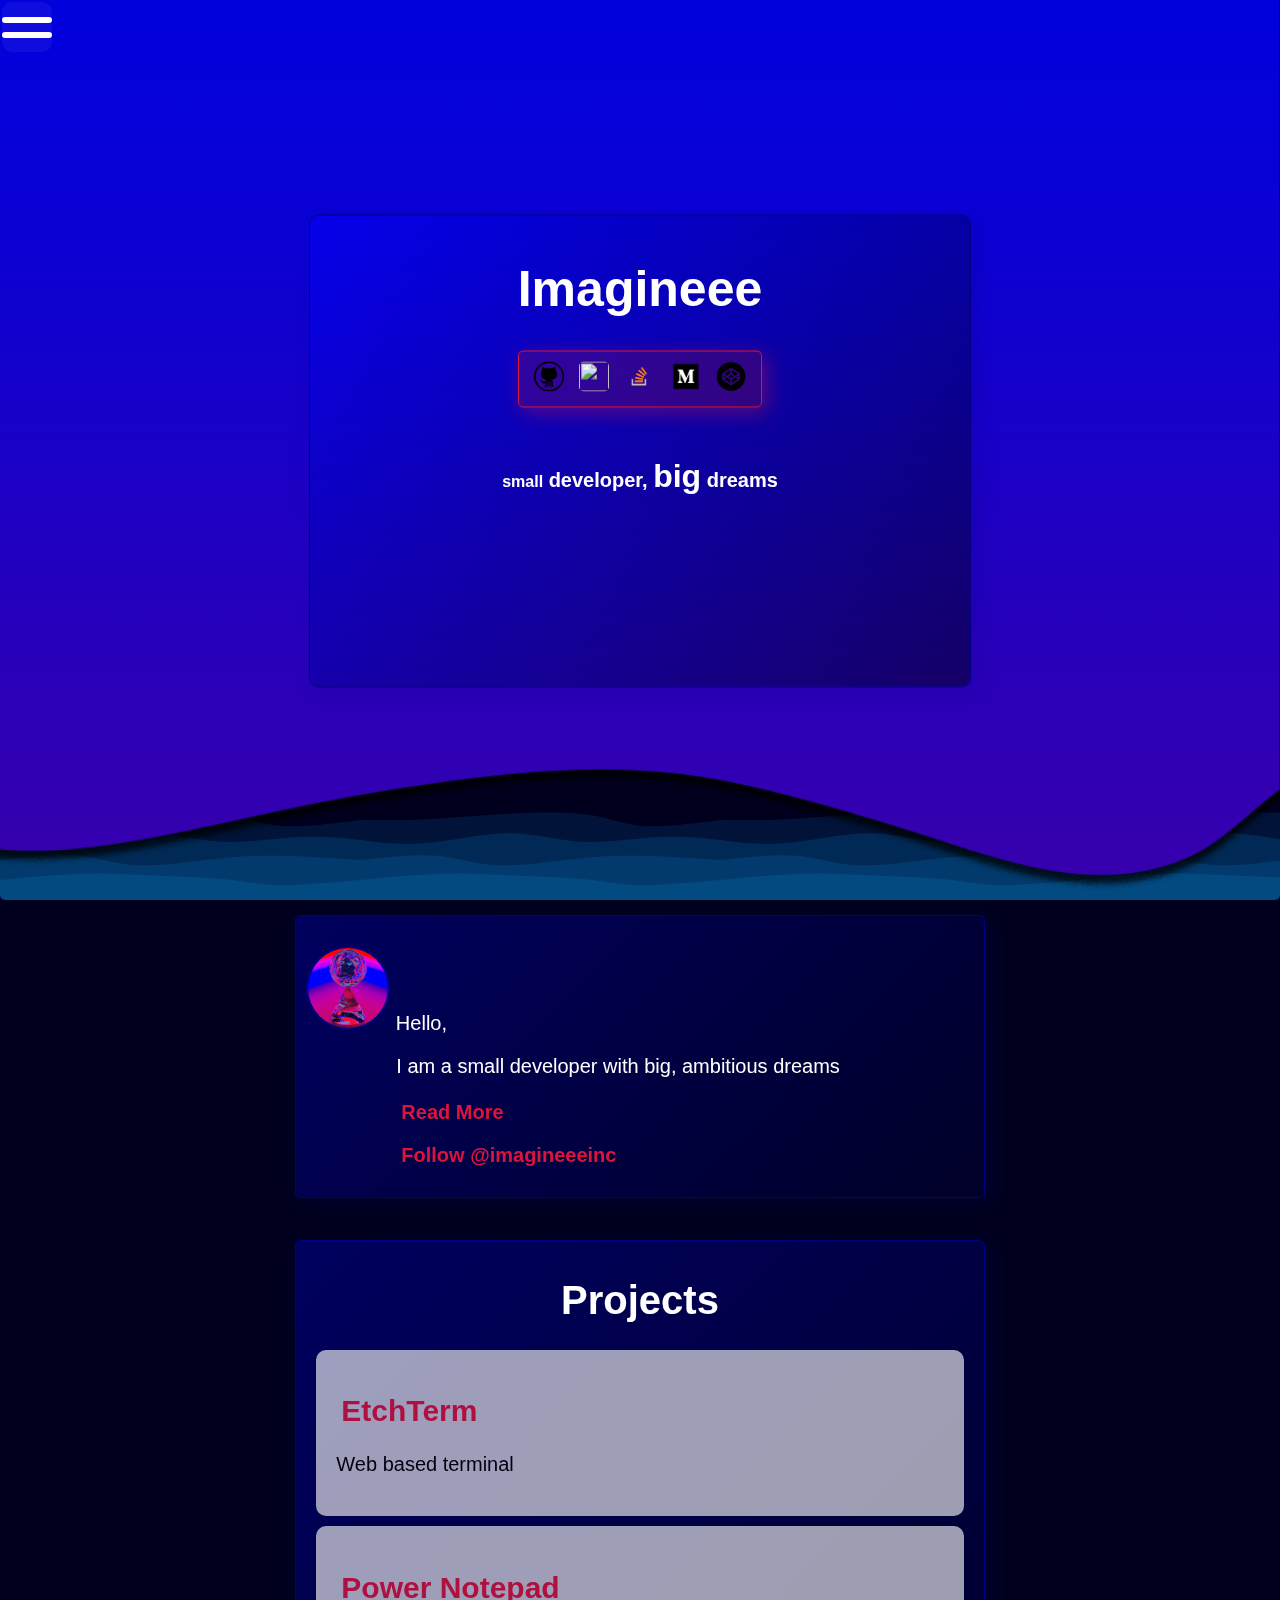
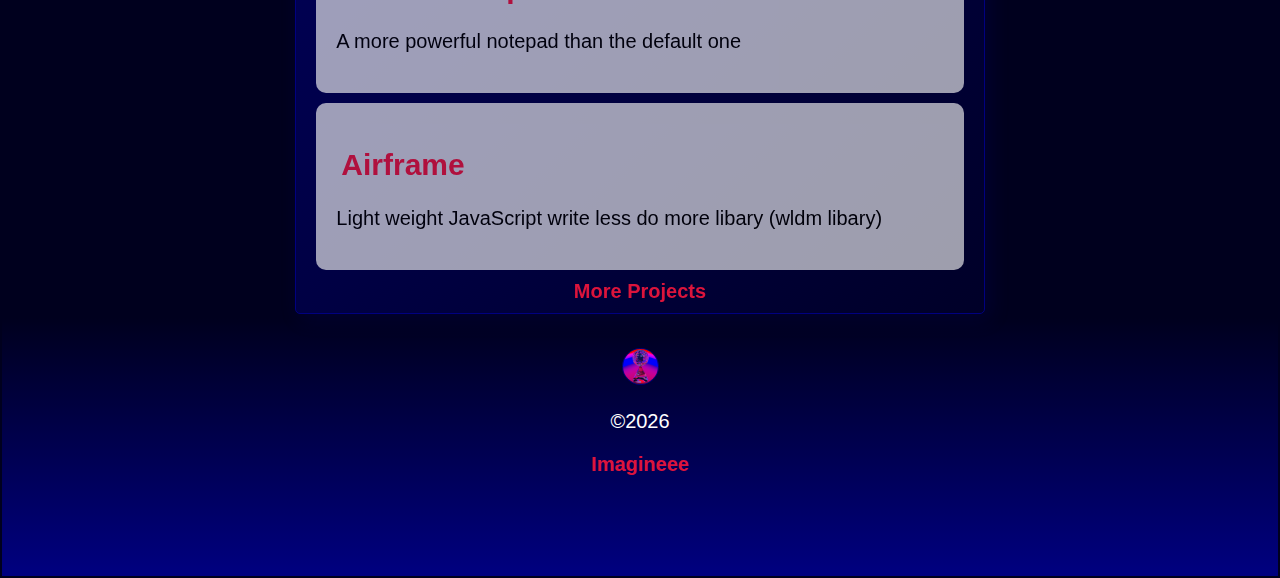
==== commit 1d848054: "updated to simpler design" ====
--- a/index.html
+++ b/index.html
@@ -59,6 +59,7 @@
         <link rel="manifest" href="manifest.json">
         <!-- Place this tag in your head or just before your close body tag. -->
         <script async defer src="https://buttons.github.io/buttons.js"></script>
+        <script src="https://unpkg.com/ejs@3.1.6/ejs.min.js" defer></script>
     </head>
     <body>
         <div id="load">
--- a/css/global.css
+++ b/css/global.css
@@ -7,6 +7,12 @@
     color: white;
     padding: 2px;
     overflow-x: hidden;
+}
+::selection {
+    background-color: rgba(0, 0, 128, 0.6);
+    color: snow;
+    border-radius: 5px;
+    backdrop-filter: blur(20px);
 }
 * {
     outline: none;
@@ -103,16 +109,17 @@
 footer {
     text-align: center;
     z-index: 1;
-    background: url('../img/stars.jpg');
-    background-position: 0 0;
-    background-size: cover;
-    background-color: #000080;
     padding-bottom: 100px;
     border-radius: 0;
     margin: 0;
     font-weight: 500;
     padding-top: 10px;
     -webkit-user-select: none;
+    background-color: #000080;
+    background: -moz-linear-gradient(0deg, rgba(0,0,128,1) 0%, rgba(0,0,30,1) 100%);
+    background: -webkit-linear-gradient(0deg, rgba(0,0,128,1) 0%, rgba(0,0,30,1) 100%);
+    background: linear-gradient(0deg, rgba(0,0,128,1) 0%, rgba(0,0,30,1) 100%);
+    filter: progid:DXImageTransform.Microsoft.gradient(startColorstr="#000080",endColorstr="#00001e",GradientType=1);
 }
 #install-box {
     background-color: rgba(55, 65, 79, 0.5);
--- a/css/home.css
+++ b/css/home.css
@@ -3,10 +3,10 @@
     font-size: 50px;
 }
 #header {
-    background-image: url('../img/head_wall.png');
-    background-color:  #000080;
-    height: 800px;
-    background-position: center;
+    background-image: url('../imagineee\ -bg.png');
+    background-color:  transparent;
+    height: 98vh;
+    background-position: 100% 100%;
     background-repeat: no-repeat;
     background-size: cover;
     position: relative;
@@ -23,7 +23,7 @@
     left: 50%;
     transform: translate(-50%, -50%);
     color: white;
-    background: linear-gradient(135deg,  rgba(0, 0, 255, 0.2), rgba(0, 0, 20, 0.2));/*rgba(0, 0, 128, 0.05)*/
+    background: linear-gradient(135deg,  rgba(0, 0, 255, 0.5), rgba(0, 0, 20, 0.5));/*rgba(0, 0, 128, 0.05)*/
     backdrop-filter: blur(10px);
     border-radius: 10px;
     padding: 10px;
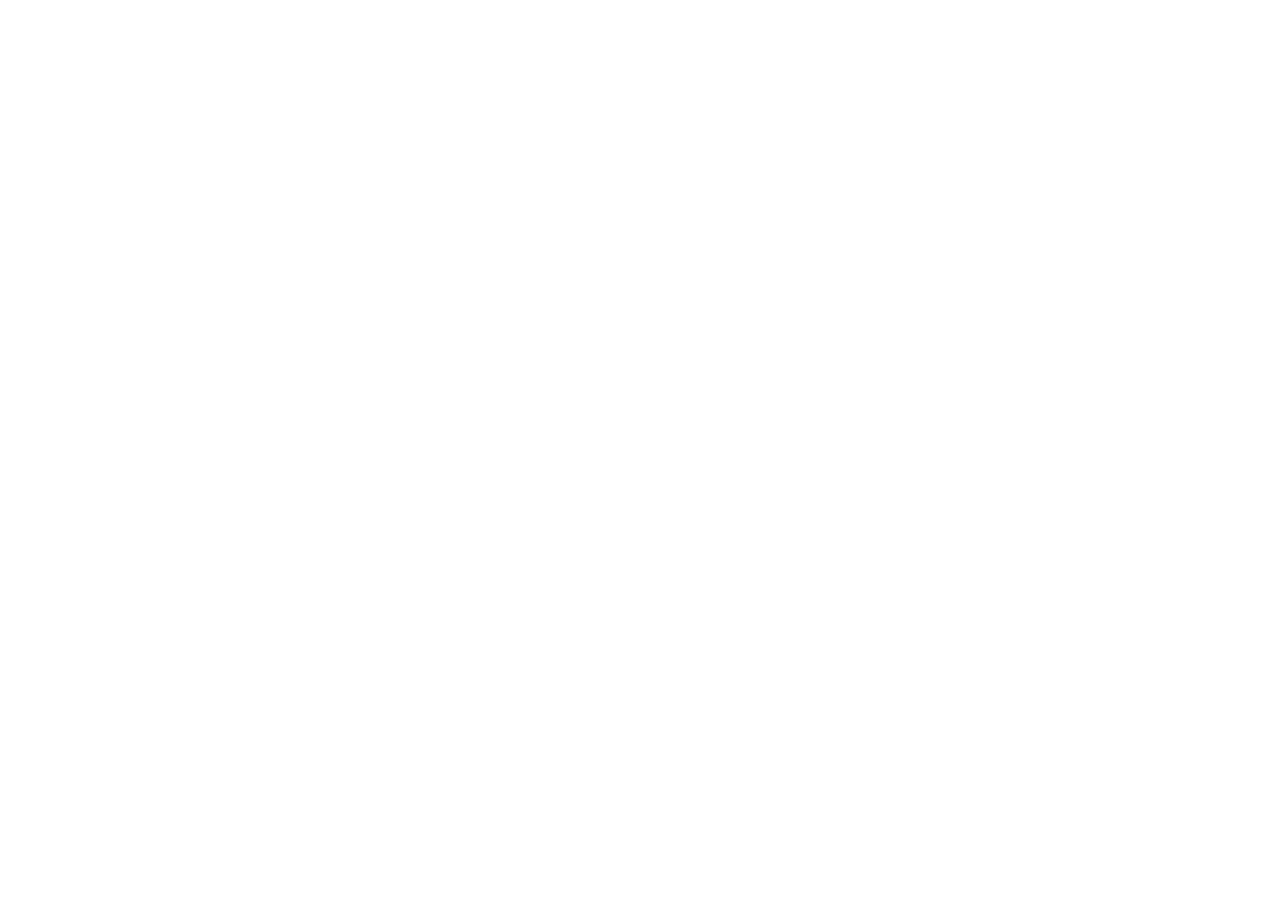
==== commit 12268f11: "Update index.html" ====
--- a/index.html
+++ b/index.html
@@ -4,7 +4,9 @@
         <title>Imagineee</title>
         <meta name="google-site-verification" content="h3ZLoW6vlN5KrwPBAD4VCVie2qpcUavFLXJUkRF6V90" />
         <meta name="viewport" content="initial-scale=1, maximum-scale=1, user-scalable=no" />
-
+        <script>
+            window.location = "https://imagineee.web.app/"
+        </script>
         <meta name="theme-color" content="#003280"/>
         <link rel="shortcut icon" type="image/png" href="Favicon/favicon-32x32.png"/>
         <!--<link rel="apple-touch-icon" sizes="180x180" href="Favicon/apple-touch-icon.png">-->
@@ -136,4 +138,4 @@
         <script src="js/global.js"></script>
         <script src="js/home.js"></script>
     </body>
-</html>+</html>
